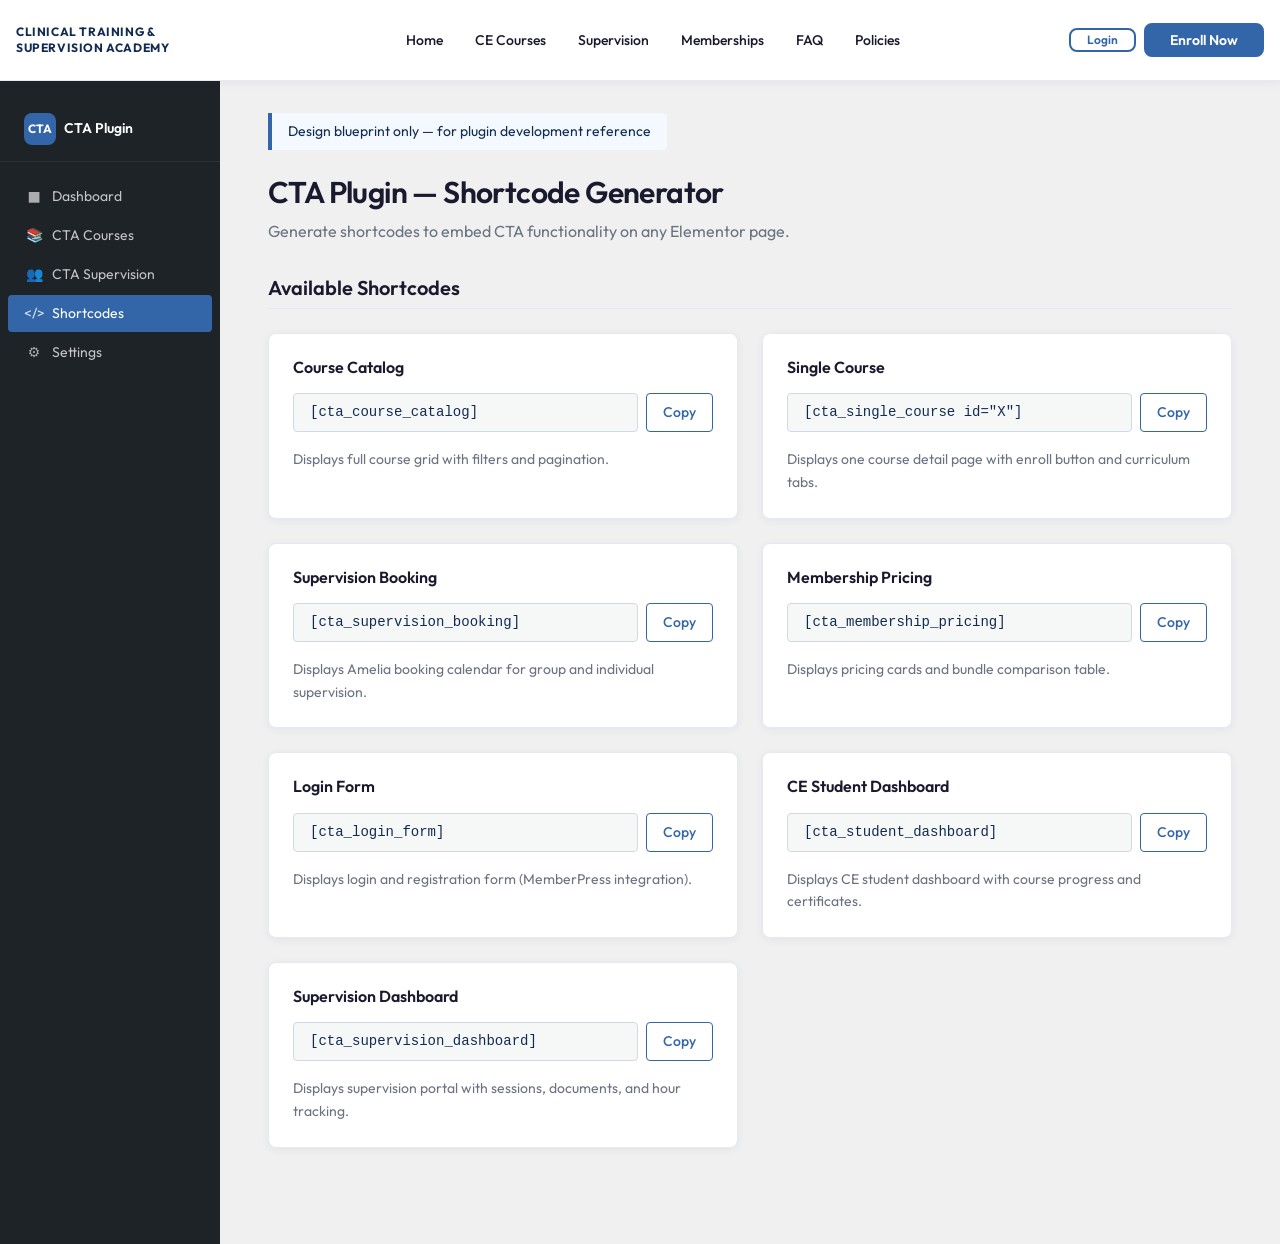
==== design/admin-mockup.html @ d654a2d8 "first commit" ====
<!DOCTYPE html>
<html lang="en">
<head>
  <meta charset="UTF-8">
  <meta name="viewport" content="width=device-width, initial-scale=1.0">
  <meta name="robots" content="noindex, nofollow">
  <title>CTA Plugin — Shortcode Generator (Admin Mockup)</title>

  <link rel="preconnect" href="https://fonts.googleapis.com">
  <link rel="preconnect" href="https://fonts.gstatic.com" crossorigin>
  <link href="https://fonts.googleapis.com/css2?family=Outfit:wght@300;400;500;600;700;800&display=swap" rel="stylesheet">

  <link rel="stylesheet" href="assets/css/variables.css">
  <link rel="stylesheet" href="assets/css/global.css">
  <link rel="stylesheet" href="assets/css/components.css">
  <link rel="stylesheet" href="assets/css/layout.css">
</head>
<body class="admin-mockup">

  <!-- Site Header -->
  <header class="site-header">
    <div class="site-header__inner">
      <div class="site-header__logo">
        <a href="index.html">
          <img
            src="assets/img/placeholder/logo.png"
            alt="Clinical Training and Supervision Academy"
            onerror="this.style.display='none'; this.nextElementSibling.classList.add('site-header__logo-text--visible');"
          >
          <span class="site-header__logo-text">Clinical Training &amp; Supervision Academy</span>
        </a>
      </div>
      <nav class="site-header__nav" aria-label="Main navigation">
        <ul class="site-header__nav-list">
          <li><a href="index.html" class="site-header__nav-link">Home</a></li>
          <li><a href="courses.html" class="site-header__nav-link">CE Courses</a></li>
          <li><a href="supervision.html" class="site-header__nav-link">Supervision</a></li>
          <li><a href="memberships.html" class="site-header__nav-link">Memberships</a></li>
          <li><a href="faq.html" class="site-header__nav-link">FAQ</a></li>
          <li><a href="policies.html" class="site-header__nav-link">Policies</a></li>
        </ul>
      </nav>
      <div class="site-header__actions">
        <a href="login.html" class="btn btn-outline btn--sm">Login</a>
        <a href="courses.html" class="btn btn-primary">Enroll Now</a>
      </div>
      <button class="mobile-menu-toggle" type="button" aria-label="Toggle navigation menu" aria-expanded="false">
        <span class="mobile-menu-toggle__bar"></span>
        <span class="mobile-menu-toggle__bar"></span>
        <span class="mobile-menu-toggle__bar"></span>
      </button>
    </div>
  </header>

  <!-- Visual reference only — not a real WordPress admin page -->
  <div class="admin-mockup__layout" data-admin-mockup>

    <!-- WP-admin inspired sidebar -->
    <aside class="admin-mockup__sidebar" aria-label="Plugin admin navigation">
      <div class="admin-mockup__brand">
        <span class="admin-mockup__brand-icon" aria-hidden="true">CTA</span>
        <span class="admin-mockup__brand-text">CTA Plugin</span>
      </div>

      <nav class="admin-mockup__nav">
        <a href="#" class="admin-mockup__nav-link" data-admin-nav="dashboard">
          <span class="admin-mockup__nav-icon" aria-hidden="true">&#9632;</span>
          Dashboard
        </a>
        <a href="#" class="admin-mockup__nav-link" data-admin-nav="courses">
          <span class="admin-mockup__nav-icon" aria-hidden="true">&#128218;</span>
          CTA Courses
        </a>
        <a href="#" class="admin-mockup__nav-link" data-admin-nav="supervision">
          <span class="admin-mockup__nav-icon" aria-hidden="true">&#128101;</span>
          CTA Supervision
        </a>
        <a href="#" class="admin-mockup__nav-link admin-mockup__nav-link--active" data-admin-nav="shortcodes" aria-current="page">
          <span class="admin-mockup__nav-icon" aria-hidden="true">&#60;/&#62;</span>
          Shortcodes
        </a>
        <a href="#" class="admin-mockup__nav-link" data-admin-nav="settings">
          <span class="admin-mockup__nav-icon" aria-hidden="true">&#9881;</span>
          Settings
        </a>
      </nav>
    </aside>

    <!-- Main panel -->
    <main class="admin-mockup__main">
      <p class="admin-mockup__notice">Design blueprint only — for plugin development reference</p>

      <!-- Dashboard -->
      <div class="admin-mockup__panel" data-admin-panel="dashboard" hidden>
        <header class="admin-mockup__header">
          <h1 class="admin-mockup__title">CTA Plugin — Dashboard</h1>
          <p class="admin-mockup__intro">
            Overview of plugin status, active integrations, and quick links for site administrators.
          </p>
        </header>
        <div class="admin-mockup__stats">
          <div class="admin-mockup__stat-card">
            <span class="admin-mockup__stat-value">10</span>
            <span class="admin-mockup__stat-label">Active CE Courses</span>
          </div>
          <div class="admin-mockup__stat-card">
            <span class="admin-mockup__stat-value">47</span>
            <span class="admin-mockup__stat-label">Enrolled Students</span>
          </div>
          <div class="admin-mockup__stat-card">
            <span class="admin-mockup__stat-value">12</span>
            <span class="admin-mockup__stat-label">Supervision Associates</span>
          </div>
        </div>
      </div>

      <!-- CTA Courses -->
      <div class="admin-mockup__panel" data-admin-panel="courses" hidden>
        <header class="admin-mockup__header">
          <h1 class="admin-mockup__title">CTA Courses</h1>
          <p class="admin-mockup__intro">
            Manage LearnDash course sync, CE hour metadata, and BBS approval settings for the course catalog.
          </p>
        </header>
        <section aria-labelledby="courses-admin-title">
          <h2 class="admin-mockup__section-title" id="courses-admin-title">Course Management</h2>
          <p class="admin-mockup__intro">
            WordPress: LearnDash courses map to <code>[cta_course_catalog]</code> and
            <code>[cta_single_course id="X"]</code> shortcodes on the front end.
          </p>
        </section>
      </div>

      <!-- CTA Supervision -->
      <div class="admin-mockup__panel" data-admin-panel="supervision" hidden>
        <header class="admin-mockup__header">
          <h1 class="admin-mockup__title">CTA Supervision</h1>
          <p class="admin-mockup__intro">
            Configure Amelia booking, supervision hour tracking, and associate document upload settings.
          </p>
        </header>
        <section aria-labelledby="supervision-admin-title">
          <h2 class="admin-mockup__section-title" id="supervision-admin-title">Supervision Integrations</h2>
          <p class="admin-mockup__intro">
            Amelia calendar renders via <code>[cta_supervision_booking]</code>. Associate dashboards use
            <code>[cta_supervision_dashboard]</code>.
          </p>
        </section>
      </div>

      <!-- Shortcodes -->
      <div class="admin-mockup__panel" data-admin-panel="shortcodes">
        <header class="admin-mockup__header">
          <h1 class="admin-mockup__title">CTA Plugin — Shortcode Generator</h1>
          <p class="admin-mockup__intro">
            Generate shortcodes to embed CTA functionality on any Elementor page.
          </p>
        </header>

        <section aria-labelledby="shortcodes-title">
          <h2 class="admin-mockup__section-title" id="shortcodes-title">Available Shortcodes</h2>

          <div class="shortcode-grid">

            <article class="shortcode-card">
              <h3 class="shortcode-card__name">Course Catalog</h3>
              <div class="shortcode-card__copy-row">
                <code class="shortcode-card__code" id="sc-course-catalog">[cta_course_catalog]</code>
                <button type="button" class="shortcode-card__copy" data-copy="sc-course-catalog">Copy</button>
              </div>
              <p class="shortcode-card__desc">Displays full course grid with filters and pagination.</p>
            </article>

            <article class="shortcode-card">
              <h3 class="shortcode-card__name">Single Course</h3>
              <div class="shortcode-card__copy-row">
                <code class="shortcode-card__code" id="sc-single-course">[cta_single_course id="X"]</code>
                <button type="button" class="shortcode-card__copy" data-copy="sc-single-course">Copy</button>
              </div>
              <p class="shortcode-card__desc">Displays one course detail page with enroll button and curriculum tabs.</p>
            </article>

            <article class="shortcode-card">
              <h3 class="shortcode-card__name">Supervision Booking</h3>
              <div class="shortcode-card__copy-row">
                <code class="shortcode-card__code" id="sc-supervision-booking">[cta_supervision_booking]</code>
                <button type="button" class="shortcode-card__copy" data-copy="sc-supervision-booking">Copy</button>
              </div>
              <p class="shortcode-card__desc">Displays Amelia booking calendar for group and individual supervision.</p>
            </article>

            <article class="shortcode-card">
              <h3 class="shortcode-card__name">Membership Pricing</h3>
              <div class="shortcode-card__copy-row">
                <code class="shortcode-card__code" id="sc-membership-pricing">[cta_membership_pricing]</code>
                <button type="button" class="shortcode-card__copy" data-copy="sc-membership-pricing">Copy</button>
              </div>
              <p class="shortcode-card__desc">Displays pricing cards and bundle comparison table.</p>
            </article>

            <article class="shortcode-card">
              <h3 class="shortcode-card__name">Login Form</h3>
              <div class="shortcode-card__copy-row">
                <code class="shortcode-card__code" id="sc-login-form">[cta_login_form]</code>
                <button type="button" class="shortcode-card__copy" data-copy="sc-login-form">Copy</button>
              </div>
              <p class="shortcode-card__desc">Displays login and registration form (MemberPress integration).</p>
            </article>

            <article class="shortcode-card">
              <h3 class="shortcode-card__name">CE Student Dashboard</h3>
              <div class="shortcode-card__copy-row">
                <code class="shortcode-card__code" id="sc-student-dashboard">[cta_student_dashboard]</code>
                <button type="button" class="shortcode-card__copy" data-copy="sc-student-dashboard">Copy</button>
              </div>
              <p class="shortcode-card__desc">Displays CE student dashboard with course progress and certificates.</p>
            </article>

            <article class="shortcode-card">
              <h3 class="shortcode-card__name">Supervision Dashboard</h3>
              <div class="shortcode-card__copy-row">
                <code class="shortcode-card__code" id="sc-supervision-dashboard">[cta_supervision_dashboard]</code>
                <button type="button" class="shortcode-card__copy" data-copy="sc-supervision-dashboard">Copy</button>
              </div>
              <p class="shortcode-card__desc">Displays supervision portal with sessions, documents, and hour tracking.</p>
            </article>

          </div>
        </section>
      </div>

      <!-- Settings -->
      <div class="admin-mockup__panel" data-admin-panel="settings" hidden>
        <header class="admin-mockup__header">
          <h1 class="admin-mockup__title">CTA Plugin — Settings</h1>
          <p class="admin-mockup__intro">
            Configure Stripe, Vimeo, and certificate template options for the CTA plugin.
          </p>
        </header>

        <section class="admin-settings" aria-labelledby="settings-title">
          <h2 class="admin-mockup__section-title" id="settings-title">Plugin Settings</h2>

          <form class="admin-settings-form" action="#" method="post">
            <div class="form-group">
              <label class="form-label" for="stripe-api-key">Stripe API Key</label>
              <input
                type="password"
                id="stripe-api-key"
                name="stripe_api_key"
                class="form-input"
                placeholder="sk_live_..."
                autocomplete="off"
              >
            </div>

            <div class="form-group">
              <label class="form-label" for="vimeo-library-id">Vimeo Library ID</label>
              <input
                type="text"
                id="vimeo-library-id"
                name="vimeo_library_id"
                class="form-input"
                placeholder="12345678"
              >
            </div>

            <div class="form-group">
              <label class="form-label" for="ce-certificate-template">CE Certificate Template</label>
              <input
                type="file"
                id="ce-certificate-template"
                name="ce_certificate_template"
                class="form-input"
                accept=".pdf,.doc,.docx"
              >
              <p class="form-hint">Upload PDF or Word template for auto-generated CE certificates.</p>
            </div>

            <button type="submit" class="btn btn-primary">Save Settings</button>
          </form>
        </section>
      </div>

    </main>
  </div>

  <script src="assets/js/main.js"></script>
</body>
</html>
---- design/assets/css/variables.css ----
/* ==========================================================================
   CTA Design System — CSS Custom Properties
   Clinical Training and Supervision Academy
   ========================================================================== */

:root {
  /* --------------------------------------------------------------------------
     Colors
     -------------------------------------------------------------------------- */
  --color-primary: #3266A9;
  --color-primary-dark: #285589;
  --color-primary-light: #4A7FBE;
  --color-navy: #122B51;
  --color-navy-light: #1A3A6B;
  --color-white: #FFFFFF;
  --color-bg-light: #F4F8FF;
  --color-bg-muted: #E8EFF9;
  --color-text-dark: #1A1A2E;
  --color-text-gray: #6B7280;
  --color-text-muted: #9CA3AF;
  --color-success: #16A34A;
  --color-success-light: #DCFCE7;
  --color-border: #D1D9E6;
  --color-border-light: #E5EAF2;
  --color-focus-ring: color-mix(in srgb, var(--color-primary) 15%, transparent);
  --color-white-muted: rgba(255, 255, 255, 0.65);
  --color-white-subtle: rgba(255, 255, 255, 0.75);
  --color-white-faint: rgba(255, 255, 255, 0.5);
  --color-white-border: rgba(255, 255, 255, 0.1);

  /* --------------------------------------------------------------------------
     Typography
     -------------------------------------------------------------------------- */
  --font-family: "Outfit", system-ui, -apple-system, sans-serif;
  --font-weight-light: 300;
  --font-weight-regular: 400;
  --font-weight-medium: 500;
  --font-weight-semibold: 600;
  --font-weight-bold: 700;
  --font-weight-extrabold: 800;

  --font-size-xs: 0.75rem;    /* 12px */
  --font-size-sm: 0.875rem;   /* 14px */
  --font-size-base: 1rem;     /* 16px */
  --font-size-md: 1.125rem;   /* 18px */
  --font-size-lg: 1.25rem;    /* 20px */
  --font-size-xl: 1.5rem;     /* 24px */
  --font-size-2xl: 1.875rem;  /* 30px */
  --font-size-3xl: 2.25rem;   /* 36px */
  --font-size-4xl: 3rem;      /* 48px */

  --line-height-tight: 1.2;
  --line-height-snug: 1.375;
  --line-height-normal: 1.5;
  --line-height-relaxed: 1.625;

  --letter-spacing-tight: -0.02em;
  --letter-spacing-wide: 0.05em;

  /* --------------------------------------------------------------------------
     Spacing Scale
     -------------------------------------------------------------------------- */
  --space-xs: 0.25rem;   /* 4px */
  --space-sm: 0.5rem;    /* 8px */
  --space-md: 1rem;      /* 16px */
  --space-lg: 1.5rem;    /* 24px */
  --space-xl: 2rem;      /* 32px */
  --space-2xl: 3rem;     /* 48px */
  --space-3xl: 4rem;     /* 64px */

  /* --------------------------------------------------------------------------
     Border Radius
     -------------------------------------------------------------------------- */
  --radius-sm: 4px;
  --radius-md: 8px;
  --radius-lg: 12px;
  --radius-xl: 16px;
  --radius-2xl: 24px;
  --radius-full: 9999px;

  /* --------------------------------------------------------------------------
     Box Shadows
     -------------------------------------------------------------------------- */
  --shadow-soft: 0 2px 8px color-mix(in srgb, var(--color-navy) 6%, transparent);
  --shadow-medium: 0 4px 16px color-mix(in srgb, var(--color-navy) 10%, transparent);
  --shadow-strong: 0 8px 32px color-mix(in srgb, var(--color-navy) 16%, transparent);
  --shadow-card-hover: 0 12px 40px color-mix(in srgb, var(--color-primary) 15%, transparent);

  /* --------------------------------------------------------------------------
     Layout
     -------------------------------------------------------------------------- */
  --container-max: 1280px;
  --container-padding: var(--space-md);
  --header-height: 80px;

  /* --------------------------------------------------------------------------
     Transitions
     -------------------------------------------------------------------------- */
  --transition-fast: 150ms ease;
  --transition-base: 250ms ease;
  --transition-slow: 350ms ease;

  /* --------------------------------------------------------------------------
     Z-Index Scale
     -------------------------------------------------------------------------- */
  --z-dropdown: 100;
  --z-sticky: 200;
  --z-overlay: 300;
  --z-modal: 400;
}
---- design/assets/css/global.css ----
/* ==========================================================================
   CTA Design System — Global Styles

   Recommended load order in HTML:
   1. variables.css
   2. global.css
   3. components.css
   4. layout.css
   ========================================================================== */

@import url("https://fonts.googleapis.com/css2?family=Outfit:wght@300;400;500;600;700;800&display=swap");

@import "variables.css";

/* --------------------------------------------------------------------------
   Responsive Breakpoints (reference)
   -------------------------------------------------------------------------- */
/*
  --breakpoint-sm:  576px   Small devices (landscape phones)
  --breakpoint-md:  768px   Tablets
  --breakpoint-lg:  992px   Desktops
  --breakpoint-xl:  1200px  Large desktops
  --breakpoint-2xl: 1400px  Extra large screens
*/

/* --------------------------------------------------------------------------
   CSS Reset
   -------------------------------------------------------------------------- */
*,
*::before,
*::after {
  box-sizing: border-box;
  margin: 0;
  padding: 0;
}

html {
  font-size: 16px;
  scroll-behavior: smooth;
  -webkit-text-size-adjust: 100%;
}

body {
  font-family: var(--font-family);
  font-size: var(--font-size-base);
  font-weight: var(--font-weight-regular);
  line-height: var(--line-height-normal);
  color: var(--color-text-dark);
  background-color: var(--color-white);
  -webkit-font-smoothing: antialiased;
  -moz-osx-font-smoothing: grayscale;
}

img,
picture,
video,
canvas,
svg {
  display: block;
  max-width: 100%;
  height: auto;
}

input,
button,
textarea,
select {
  font: inherit;
  color: inherit;
}

button {
  cursor: pointer;
  border: none;
  background: none;
}

a {
  color: var(--color-primary);
  text-decoration: none;
  transition: color var(--transition-fast);
}

a:hover {
  color: var(--color-primary-dark);
}

ul,
ol {
  list-style: none;
}

h1,
h2,
h3,
h4,
h5,
h6 {
  font-weight: var(--font-weight-bold);
  line-height: var(--line-height-tight);
  color: var(--color-text-dark);
}

p {
  margin-bottom: var(--space-md);
}

p:last-child {
  margin-bottom: 0;
}

/* --------------------------------------------------------------------------
   Typography Classes
   -------------------------------------------------------------------------- */
.text-h1,
h1 {
  font-size: var(--font-size-4xl);
  font-weight: var(--font-weight-extrabold);
  letter-spacing: var(--letter-spacing-tight);
}

.text-h2,
h2 {
  font-size: var(--font-size-3xl);
  font-weight: var(--font-weight-bold);
}

.text-h3,
h3 {
  font-size: var(--font-size-2xl);
  font-weight: var(--font-weight-bold);
}

.text-h4,
h4 {
  font-size: var(--font-size-xl);
  font-weight: var(--font-weight-semibold);
}

.text-h5,
h5 {
  font-size: var(--font-size-lg);
  font-weight: var(--font-weight-semibold);
}

.text-h6,
h6 {
  font-size: var(--font-size-md);
  font-weight: var(--font-weight-semibold);
}

.text-body {
  font-size: var(--font-size-base);
  font-weight: var(--font-weight-regular);
  line-height: var(--line-height-relaxed);
  color: var(--color-text-gray);
}

.text-body-lg {
  font-size: var(--font-size-md);
  font-weight: var(--font-weight-regular);
  line-height: var(--line-height-relaxed);
  color: var(--color-text-gray);
}

.text-small {
  font-size: var(--font-size-sm);
  font-weight: var(--font-weight-regular);
  line-height: var(--line-height-normal);
  color: var(--color-text-gray);
}

.text-xs {
  font-size: var(--font-size-xs);
  font-weight: var(--font-weight-medium);
  line-height: var(--line-height-normal);
  color: var(--color-text-muted);
}

.text-label {
  font-size: var(--font-size-sm);
  font-weight: var(--font-weight-semibold);
  letter-spacing: var(--letter-spacing-wide);
  text-transform: uppercase;
  color: var(--color-primary);
}

.text-center {
  text-align: center;
}

.text-navy {
  color: var(--color-navy);
}

.visually-hidden {
  position: absolute;
  width: 1px;
  height: 1px;
  padding: 0;
  margin: -1px;
  overflow: hidden;
  clip: rect(0, 0, 0, 0);
  white-space: nowrap;
  border: 0;
}

/* --------------------------------------------------------------------------
   Container / Wrapper
   -------------------------------------------------------------------------- */
.container {
  width: 100%;
  max-width: var(--container-max);
  margin-inline: auto;
  padding-inline: var(--container-padding);
}

.container--narrow {
  max-width: 960px;
}

.container--wide {
  max-width: 1440px;
}

.section {
  padding-block: var(--space-3xl);
}

.section--sm {
  padding-block: var(--space-2xl);
}

.section--bg {
  background-color: var(--color-bg-light);
}

.section__header {
  margin-bottom: var(--space-2xl);
  text-align: center;
}

.section__header .text-label {
  margin-bottom: var(--space-sm);
}

.section__header .text-h2 {
  margin-bottom: var(--space-md);
}

.section__header .text-body {
  max-width: 640px;
  margin-inline: auto;
}

/* --------------------------------------------------------------------------
   Responsive Typography
   -------------------------------------------------------------------------- */
@media (max-width: 768px) {
  .text-h1,
  h1 {
    font-size: var(--font-size-3xl);
  }

  .text-h2,
  h2 {
    font-size: var(--font-size-2xl);
  }

  .text-h3,
  h3 {
    font-size: var(--font-size-xl);
  }

  .section {
    padding-block: var(--space-2xl);
  }

  .container {
    padding-inline: var(--space-md);
  }
}

@media (max-width: 576px) {
  .text-h1,
  h1 {
    font-size: var(--font-size-2xl);
  }
}
---- design/assets/css/components.css ----
/* ==========================================================================
   CTA Design System — Components
   Load after variables.css
   ========================================================================== */

/* --------------------------------------------------------------------------
   Buttons
   -------------------------------------------------------------------------- */
.btn {
  display: inline-flex;
  align-items: center;
  justify-content: center;
  gap: var(--space-sm);
  padding: var(--space-sm) var(--space-lg);
  font-size: var(--font-size-sm);
  font-weight: var(--font-weight-semibold);
  line-height: 1;
  border-radius: var(--radius-md);
  border: 2px solid transparent;
  cursor: pointer;
  transition:
    background-color var(--transition-base),
    border-color var(--transition-base),
    color var(--transition-base),
    box-shadow var(--transition-base),
    transform var(--transition-fast);
  white-space: nowrap;
}

.btn:hover {
  transform: translateY(-1px);
}

.btn:active {
  transform: translateY(0);
}

.btn--lg {
  padding: var(--space-md) var(--space-xl);
  font-size: var(--font-size-base);
}

.btn--sm {
  padding: var(--space-xs) var(--space-md);
  font-size: var(--font-size-xs);
}

.btn-primary {
  background-color: var(--color-primary);
  color: var(--color-white);
  border-color: var(--color-primary);
}

.btn-primary:hover {
  background-color: var(--color-primary-dark);
  border-color: var(--color-primary-dark);
  color: var(--color-white);
  box-shadow: var(--shadow-medium);
}

.btn-outline {
  background-color: transparent;
  color: var(--color-primary);
  border-color: var(--color-primary);
}

.btn-outline:hover {
  background-color: var(--color-primary);
  color: var(--color-white);
  box-shadow: var(--shadow-soft);
}

.btn-dark {
  background-color: var(--color-navy);
  color: var(--color-white);
  border-color: var(--color-navy);
}

.btn-dark:hover {
  background-color: var(--color-navy-light);
  border-color: var(--color-navy-light);
  color: var(--color-white);
  box-shadow: var(--shadow-medium);
}

.btn-outline-light {
  background-color: transparent;
  color: var(--color-white);
  border-color: var(--color-white);
}

.btn-outline-light:hover {
  background-color: var(--color-white);
  color: var(--color-navy);
  box-shadow: var(--shadow-soft);
}

.btn-white {
  background-color: var(--color-white);
  color: var(--color-primary);
  border-color: var(--color-white);
}

.btn-white:hover {
  background-color: var(--color-bg-light);
  border-color: var(--color-bg-light);
  color: var(--color-navy);
  box-shadow: var(--shadow-medium);
}

.btn-link {
  display: inline-flex;
  align-items: center;
  gap: var(--space-xs);
  padding: 0;
  font-size: var(--font-size-sm);
  font-weight: var(--font-weight-semibold);
  color: var(--color-primary);
  background: none;
  border: none;
  transition: color var(--transition-fast), gap var(--transition-fast);
}

.btn-link:hover {
  color: var(--color-primary-dark);
  gap: var(--space-sm);
  transform: none;
}

.btn:disabled,
.btn[disabled] {
  opacity: 0.55;
  cursor: not-allowed;
  transform: none;
}

/* --------------------------------------------------------------------------
   Cards
   -------------------------------------------------------------------------- */
.card {
  background-color: var(--color-white);
  border: 1px solid var(--color-border-light);
  border-radius: var(--radius-lg);
  box-shadow: var(--shadow-soft);
  overflow: hidden;
  transition:
    transform var(--transition-base),
    box-shadow var(--transition-base);
}

.card:hover {
  transform: translateY(-6px);
  box-shadow: var(--shadow-card-hover);
}

.card__image {
  width: 100%;
  aspect-ratio: 16 / 10;
  object-fit: cover;
}

.card__body {
  padding: var(--space-lg);
}

.card__title {
  font-size: var(--font-size-lg);
  font-weight: var(--font-weight-semibold);
  color: var(--color-text-dark);
  margin-bottom: var(--space-sm);
}

.card__text {
  font-size: var(--font-size-sm);
  color: var(--color-text-gray);
  line-height: var(--line-height-relaxed);
  margin-bottom: var(--space-md);
}

.card__footer {
  display: flex;
  align-items: center;
  justify-content: space-between;
  padding: var(--space-md) var(--space-lg);
  border-top: 1px solid var(--color-border-light);
}

/* --------------------------------------------------------------------------
   Badges
   -------------------------------------------------------------------------- */
.badge {
  display: inline-flex;
  align-items: center;
  gap: var(--space-xs);
  padding: var(--space-xs) var(--space-sm);
  font-size: var(--font-size-xs);
  font-weight: var(--font-weight-semibold);
  line-height: 1;
  border-radius: var(--radius-full);
  white-space: nowrap;
}

.badge--primary {
  background-color: var(--color-bg-muted);
  color: var(--color-primary);
}

.badge--success {
  background-color: var(--color-success-light);
  color: var(--color-success);
}

.badge--navy {
  background-color: var(--color-navy);
  color: var(--color-white);
}

.badge--outline {
  background-color: transparent;
  color: var(--color-primary);
  border: 1px solid var(--color-primary);
}

/* --------------------------------------------------------------------------
   Form Inputs
   -------------------------------------------------------------------------- */
.form-group {
  margin-bottom: var(--space-lg);
}

.form-label {
  display: block;
  margin-bottom: var(--space-sm);
  font-size: var(--font-size-sm);
  font-weight: var(--font-weight-medium);
  color: var(--color-text-dark);
}

.form-input,
.form-select,
.form-textarea {
  display: block;
  width: 100%;
  padding: var(--space-sm) var(--space-md);
  font-size: var(--font-size-base);
  color: var(--color-text-dark);
  background-color: var(--color-white);
  border: 1px solid var(--color-border);
  border-radius: var(--radius-md);
  transition:
    border-color var(--transition-fast),
    box-shadow var(--transition-fast);
}

.form-input::placeholder,
.form-textarea::placeholder {
  color: var(--color-text-muted);
}

.form-input:focus,
.form-select:focus,
.form-textarea:focus {
  outline: none;
  border-color: var(--color-primary);
  box-shadow: 0 0 0 3px var(--color-focus-ring);
}

/* Password field with visibility toggle */
.form-password {
  position: relative;
}

.form-password__input {
  padding-right: 2.75rem;
}

.form-password__toggle {
  position: absolute;
  top: 50%;
  right: var(--space-xs);
  display: flex;
  align-items: center;
  justify-content: center;
  width: 36px;
  height: 36px;
  padding: 0;
  border: none;
  background: none;
  color: var(--color-text-muted);
  cursor: pointer;
  border-radius: var(--radius-sm);
  transform: translateY(-50%);
  transition: color var(--transition-fast);
}

.form-password__toggle:hover {
  color: var(--color-primary);
}

.form-password__toggle:focus-visible {
  outline: 2px solid var(--color-primary);
  outline-offset: 2px;
}

.form-password__icon--hide {
  display: none;
}

.form-password__toggle--visible .form-password__icon--show {
  display: none;
}

.form-password__toggle--visible .form-password__icon--hide {
  display: block;
}

.form-input:disabled,
.form-select:disabled,
.form-textarea:disabled {
  background-color: var(--color-bg-light);
  cursor: not-allowed;
  opacity: 0.7;
}

.form-textarea {
  min-height: 120px;
  resize: vertical;
}

.form-select {
  appearance: none;
  background-image: url("data:image/svg+xml,%3Csvg xmlns='http://www.w3.org/2000/svg' width='12' height='8' viewBox='0 0 12 8'%3E%3Cpath fill='%236B7280' d='M1.41 0L6 4.58 10.59 0 12 1.41l-6 6-6-6z'/%3E%3C/svg%3E");
  background-repeat: no-repeat;
  background-position: right var(--space-md) center;
  padding-right: var(--space-2xl);
}

.form-hint {
  margin-top: var(--space-xs);
  font-size: var(--font-size-xs);
  color: var(--color-text-muted);
}

/* --------------------------------------------------------------------------
   Accordion
   -------------------------------------------------------------------------- */
.accordion {
  border: 1px solid var(--color-border-light);
  border-radius: var(--radius-lg);
  overflow: hidden;
}

.accordion-item {
  border-bottom: 1px solid var(--color-border-light);
}

.accordion-item:last-child {
  border-bottom: none;
}

.accordion-item__header {
  width: 100%;
  display: flex;
  align-items: center;
  justify-content: space-between;
  gap: var(--space-md);
  padding: var(--space-lg);
  font-size: var(--font-size-base);
  font-weight: var(--font-weight-semibold);
  color: var(--color-text-dark);
  background-color: var(--color-white);
  text-align: left;
  transition: background-color var(--transition-fast);
}

.accordion-item__header:hover {
  background-color: var(--color-bg-light);
}

.accordion-item__icon {
  flex-shrink: 0;
  width: 20px;
  height: 20px;
  position: relative;
  transition: transform var(--transition-base);
}

.accordion-item__icon::before,
.accordion-item__icon::after {
  content: "";
  position: absolute;
  background-color: var(--color-primary);
  border-radius: 1px;
  transition: transform var(--transition-base);
}

.accordion-item__icon::before {
  top: 50%;
  left: 0;
  width: 100%;
  height: 2px;
  transform: translateY(-50%);
}

.accordion-item__icon::after {
  top: 0;
  left: 50%;
  width: 2px;
  height: 100%;
  transform: translateX(-50%);
}

.accordion-item--active .accordion-item__icon::after {
  transform: translateX(-50%) rotate(90deg);
  opacity: 0;
}

.accordion-item__body {
  display: grid;
  grid-template-rows: 0fr;
  transition: grid-template-rows var(--transition-base);
}

.accordion-item--active .accordion-item__body {
  grid-template-rows: 1fr;
}

.accordion-item__content {
  overflow: hidden;
}

.accordion-item__content-inner {
  padding: 0 var(--space-lg) var(--space-lg);
  font-size: var(--font-size-sm);
  color: var(--color-text-gray);
  line-height: var(--line-height-relaxed);
}

/* --------------------------------------------------------------------------
   Progress Bar
   -------------------------------------------------------------------------- */
.progress {
  width: 100%;
}

.progress__label {
  display: flex;
  align-items: center;
  justify-content: space-between;
  margin-bottom: var(--space-sm);
  font-size: var(--font-size-sm);
  font-weight: var(--font-weight-medium);
  color: var(--color-text-dark);
}

.progress__track {
  width: 100%;
  height: 8px;
  background-color: var(--color-bg-muted);
  border-radius: var(--radius-full);
  overflow: hidden;
}

.progress__bar {
  height: 100%;
  background-color: var(--color-primary);
  border-radius: var(--radius-full);
  transition: width var(--transition-slow);
}

.progress__bar--complete {
  background-color: var(--color-success);
}

.progress__percent {
  font-size: var(--font-size-xs);
  font-weight: var(--font-weight-semibold);
  color: var(--color-primary);
}

/* --------------------------------------------------------------------------
   Tabs
   -------------------------------------------------------------------------- */
.tabs {
  width: 100%;
}

.tabs__list {
  display: flex;
  flex-wrap: wrap;
  gap: var(--space-xs);
  border-bottom: 2px solid var(--color-border-light);
  margin-bottom: var(--space-lg);
}

.tabs__tab {
  position: relative;
  padding: var(--space-sm) var(--space-lg);
  font-size: var(--font-size-sm);
  font-weight: var(--font-weight-medium);
  color: var(--color-text-gray);
  background: none;
  border: none;
  cursor: pointer;
  transition: color var(--transition-fast);
}

.tabs__tab::after {
  content: "";
  position: absolute;
  bottom: -2px;
  left: 0;
  width: 100%;
  height: 2px;
  background-color: var(--color-primary);
  transform: scaleX(0);
  transition: transform var(--transition-base);
}

.tabs__tab:hover {
  color: var(--color-primary);
}

.tabs__tab--active {
  color: var(--color-primary);
  font-weight: var(--font-weight-semibold);
}

.tabs__tab--active::after {
  transform: scaleX(1);
}

.tabs__panel {
  display: none;
}

.tabs__panel--active {
  display: block;
  animation: tabFadeIn var(--transition-base) ease;
}

@keyframes tabFadeIn {
  from {
    opacity: 0;
    transform: translateY(4px);
  }

  to {
    opacity: 1;
    transform: translateY(0);
  }
}
---- design/assets/css/layout.css ----
/* ==========================================================================
   CTA Design System — Layout
   Load after variables.css
   ========================================================================== */

/* --------------------------------------------------------------------------
   Site Header
   -------------------------------------------------------------------------- */
.site-header {
  position: sticky;
  top: 0;
  z-index: var(--z-sticky);
  background-color: var(--color-white);
  border-bottom: 1px solid var(--color-border-light);
  box-shadow: var(--shadow-soft);
}

.site-header__inner {
  display: grid;
  grid-template-columns: auto 1fr auto;
  align-items: center;
  gap: var(--space-lg);
  min-height: var(--header-height);
  max-width: var(--container-max);
  margin-inline: auto;
  padding-inline: var(--container-padding);
}

.site-header__logo {
  flex-shrink: 0;
}

.site-header__logo a {
  display: flex;
  align-items: center;
  color: var(--color-navy);
}

.site-header__logo img {
  height: 40px;
  width: auto;
}

.site-header__logo-text {
  display: none;
  max-width: 220px;
  font-size: var(--font-size-xs);
  font-weight: var(--font-weight-bold);
  line-height: var(--line-height-snug);
  letter-spacing: var(--letter-spacing-wide);
  color: var(--color-navy);
  text-transform: uppercase;
}

.site-header__logo-text--visible {
  display: block;
}

.site-header__nav {
  display: flex;
  justify-content: center;
}

.site-header__nav-list {
  display: flex;
  align-items: center;
  gap: var(--space-xl);
}

.site-header__nav-link {
  position: relative;
  display: inline-block;
  padding-block: var(--space-sm);
  font-size: var(--font-size-sm);
  font-weight: var(--font-weight-medium);
  color: var(--color-text-dark);
  transition: color var(--transition-fast);
}

.site-header__nav-link::after {
  content: "";
  position: absolute;
  bottom: 0;
  left: 0;
  width: 100%;
  height: 2px;
  background-color: var(--color-primary);
  transform: scaleX(0);
  transform-origin: center;
  transition: transform var(--transition-base);
}

.site-header__nav-link:hover,
.site-header__nav-link--active {
  color: var(--color-primary);
}

.site-header__nav-link:hover::after,
.site-header__nav-link--active::after {
  transform: scaleX(1);
}

.site-header__actions {
  display: flex;
  align-items: center;
  gap: var(--space-sm);
}

/* --------------------------------------------------------------------------
   Mobile Menu Toggle
   -------------------------------------------------------------------------- */
.mobile-menu-toggle {
  display: none;
  flex-direction: column;
  justify-content: center;
  gap: 5px;
  width: 40px;
  height: 40px;
  padding: var(--space-sm);
  border-radius: var(--radius-md);
  transition: background-color var(--transition-fast);
}

.mobile-menu-toggle:hover {
  background-color: var(--color-bg-light);
}

.mobile-menu-toggle__bar {
  display: block;
  width: 100%;
  height: 2px;
  background-color: var(--color-navy);
  border-radius: var(--radius-full);
  transition:
    transform var(--transition-base),
    opacity var(--transition-base);
}

.mobile-menu-toggle--active .mobile-menu-toggle__bar:nth-child(1) {
  transform: translateY(7px) rotate(45deg);
}

.mobile-menu-toggle--active .mobile-menu-toggle__bar:nth-child(2) {
  opacity: 0;
}

.mobile-menu-toggle--active .mobile-menu-toggle__bar:nth-child(3) {
  transform: translateY(-7px) rotate(-45deg);
}

/* Mobile nav panel */
.site-header__nav--open {
  display: flex;
}

@media (max-width: 992px) {
  .site-header__inner {
    grid-template-columns: auto 1fr auto;
  }

  .mobile-menu-toggle {
    display: flex;
    order: 3;
  }

  .site-header__actions {
    order: 2;
    margin-left: auto;
  }

  .site-header__nav {
    position: fixed;
    top: var(--header-height);
    left: 0;
    right: 0;
    bottom: 0;
    display: none;
    flex-direction: column;
    justify-content: flex-start;
    padding: var(--space-lg);
    background-color: var(--color-white);
    border-top: 1px solid var(--color-border-light);
    overflow-y: auto;
    z-index: var(--z-overlay);
  }

  .site-header__nav--open {
    display: flex;
  }

  .site-header__nav-list {
    flex-direction: column;
    align-items: stretch;
    gap: 0;
    width: 100%;
  }

  .site-header__nav-link {
    padding: var(--space-md);
    font-size: var(--font-size-base);
    border-bottom: 1px solid var(--color-border-light);
  }

  .site-header__nav-link::after {
    display: none;
  }

  .site-header__actions .btn--sm {
    display: none;
  }
}

@media (max-width: 576px) {
  .site-header__actions .btn:not(.btn--sm) {
    padding: var(--space-xs) var(--space-md);
    font-size: var(--font-size-xs);
  }
}

/* --------------------------------------------------------------------------
   Site Footer
   -------------------------------------------------------------------------- */
.site-footer {
  background-color: var(--color-navy);
  color: var(--color-white);
  padding-block: var(--space-3xl) var(--space-xl);
}

.site-footer a {
  color: var(--color-white-subtle);
  transition: color var(--transition-fast);
}

.site-footer a:hover {
  color: var(--color-white);
}

.site-footer__grid {
  display: grid;
  grid-template-columns: repeat(4, 1fr);
  gap: var(--space-2xl);
  max-width: var(--container-max);
  margin-inline: auto;
  padding-inline: var(--container-padding);
}

.site-footer__column-title {
  font-size: var(--font-size-base);
  font-weight: var(--font-weight-semibold);
  color: var(--color-white);
  margin-bottom: var(--space-lg);
  position: relative;
  padding-bottom: var(--space-sm);
}

.site-footer__column-title::after {
  content: "";
  position: absolute;
  bottom: 0;
  left: 0;
  width: 32px;
  height: 2px;
  background-color: var(--color-primary);
}

.site-footer__links {
  display: flex;
  flex-direction: column;
  gap: var(--space-sm);
}

.site-footer__links a {
  font-size: var(--font-size-sm);
}

.site-footer__about-text {
  font-size: var(--font-size-sm);
  color: var(--color-white-muted);
  line-height: var(--line-height-relaxed);
  margin-bottom: var(--space-lg);
}

.site-footer__contact-item {
  display: flex;
  align-items: flex-start;
  gap: var(--space-sm);
  font-size: var(--font-size-sm);
  color: var(--color-white-muted);
  margin-bottom: var(--space-sm);
}

.site-footer__bottom {
  margin-top: var(--space-2xl);
  padding-top: var(--space-lg);
  border-top: 1px solid var(--color-white-border);
}

.site-footer__bottom-inner {
  display: flex;
  align-items: center;
  justify-content: space-between;
  flex-wrap: wrap;
  gap: var(--space-md);
  max-width: var(--container-max);
  margin-inline: auto;
  padding-inline: var(--container-padding);
  font-size: var(--font-size-sm);
  color: var(--color-white-faint);
}

@media (max-width: 992px) {
  .site-footer__grid {
    grid-template-columns: repeat(2, 1fr);
    gap: var(--space-xl);
  }
}

@media (max-width: 576px) {
  .site-footer__grid {
    grid-template-columns: 1fr;
    gap: var(--space-lg);
  }

  .site-footer__bottom-inner {
    flex-direction: column;
    text-align: center;
  }
}

/* --------------------------------------------------------------------------
   Page Hero
   -------------------------------------------------------------------------- */
.page-hero {
  background-color: var(--color-bg-light);
  padding-block: var(--space-2xl) var(--space-xl);
  border-bottom: 1px solid var(--color-border-light);
}

.page-hero__inner {
  max-width: var(--container-max);
  margin-inline: auto;
  padding-inline: var(--container-padding);
}

.page-hero__title {
  font-size: var(--font-size-3xl);
  font-weight: var(--font-weight-bold);
  color: var(--color-navy);
  margin-bottom: var(--space-md);
}

.page-hero__breadcrumb {
  display: flex;
  align-items: center;
  flex-wrap: wrap;
  gap: var(--space-sm);
  font-size: var(--font-size-sm);
  color: var(--color-text-gray);
}

.page-hero__breadcrumb a {
  color: var(--color-text-gray);
  transition: color var(--transition-fast);
}

.page-hero__breadcrumb a:hover {
  color: var(--color-primary);
}

.page-hero__breadcrumb-separator {
  color: var(--color-text-muted);
}

.page-hero__breadcrumb-current {
  color: var(--color-primary);
  font-weight: var(--font-weight-medium);
}

.page-hero__subtitle {
  font-size: var(--font-size-md);
  color: var(--color-text-gray);
  line-height: var(--line-height-relaxed);
  margin-bottom: var(--space-xl);
  max-width: 640px;
}

.page-hero__search {
  max-width: 480px;
}

.page-hero__search-form {
  display: flex;
  align-items: stretch;
  gap: var(--space-sm);
}

.page-hero__search-input {
  flex: 1;
}

@media (max-width: 768px) {
  .page-hero {
    padding-block: var(--space-xl) var(--space-lg);
  }

  .page-hero__title {
    font-size: var(--font-size-2xl);
  }

  .page-hero__search-form {
    flex-direction: column;
  }
}

/* --------------------------------------------------------------------------
   Grid Utilities
   -------------------------------------------------------------------------- */
.grid-2,
.grid-3,
.grid-4 {
  display: grid;
  gap: var(--space-lg);
}

.grid-2 {
  grid-template-columns: repeat(2, 1fr);
}

.grid-3 {
  grid-template-columns: repeat(3, 1fr);
}

.grid-4 {
  grid-template-columns: repeat(4, 1fr);
}

.grid-2--gap-sm,
.grid-3--gap-sm,
.grid-4--gap-sm {
  gap: var(--space-md);
}

.grid-2--gap-lg,
.grid-3--gap-lg,
.grid-4--gap-lg {
  gap: var(--space-2xl);
}

@media (max-width: 992px) {
  .grid-4 {
    grid-template-columns: repeat(2, 1fr);
  }

  .grid-3 {
    grid-template-columns: repeat(2, 1fr);
  }
}

@media (max-width: 768px) {
  .grid-2,
  .grid-3,
  .grid-4 {
    grid-template-columns: 1fr;
  }
}

/* --------------------------------------------------------------------------
   Homepage — Hero
   -------------------------------------------------------------------------- */
.hero {
  background-color: var(--color-navy);
  color: var(--color-white);
  padding-block: var(--space-3xl);
}

.hero__inner {
  display: grid;
  grid-template-columns: 1fr 1fr;
  align-items: center;
  gap: var(--space-2xl);
}

.hero__eyebrow {
  display: inline-block;
  margin-bottom: var(--space-md);
  font-size: var(--font-size-sm);
  font-weight: var(--font-weight-semibold);
  letter-spacing: var(--letter-spacing-wide);
  text-transform: uppercase;
  color: var(--color-white-subtle);
}

.hero__title {
  font-size: var(--font-size-4xl);
  font-weight: var(--font-weight-extrabold);
  line-height: var(--line-height-tight);
  color: var(--color-white);
  margin-bottom: var(--space-lg);
}

.hero__text {
  font-size: var(--font-size-md);
  line-height: var(--line-height-relaxed);
  color: var(--color-white-muted);
  margin-bottom: var(--space-xl);
}

.hero__actions {
  display: flex;
  flex-wrap: wrap;
  gap: var(--space-md);
}

.hero__media {
  display: flex;
  justify-content: center;
}

.hero__image {
  width: 100%;
  max-width: 520px;
  aspect-ratio: 4 / 3;
  object-fit: cover;
  border-radius: var(--radius-xl);
  box-shadow: var(--shadow-strong);
}

.hero__image-placeholder {
  width: 100%;
  max-width: 520px;
  aspect-ratio: 4 / 3;
  border-radius: var(--radius-xl);
  box-shadow: var(--shadow-strong);
  background-color: var(--color-navy-light);
  border: 2px dashed var(--color-white-border);
  display: flex;
  align-items: center;
  justify-content: center;
  font-size: var(--font-size-sm);
  color: var(--color-white-muted);
}

/* --------------------------------------------------------------------------
   Homepage — Path Cards
   -------------------------------------------------------------------------- */
.path-card {
  padding: var(--space-xl);
}

.path-card__icon {
  display: flex;
  align-items: center;
  justify-content: center;
  width: 56px;
  height: 56px;
  margin-bottom: var(--space-lg);
  border-radius: var(--radius-lg);
  background-color: var(--color-bg-light);
  color: var(--color-primary);
}

.path-card__title {
  font-size: var(--font-size-xl);
  font-weight: var(--font-weight-bold);
  color: var(--color-text-dark);
  margin-bottom: var(--space-sm);
}

.path-card__text {
  font-size: var(--font-size-base);
  color: var(--color-text-gray);
  line-height: var(--line-height-relaxed);
  margin-bottom: var(--space-lg);
}

/* --------------------------------------------------------------------------
   Homepage — Featured Courses
   -------------------------------------------------------------------------- */
.featured-courses__cta {
  margin-top: var(--space-2xl);
  text-align: center;
}

.course-card {
  position: relative;
  display: flex;
  flex-direction: column;
  height: 100%;
}

.course-card__media {
  position: relative;
  aspect-ratio: 16 / 10;
  background-color: var(--color-bg-muted);
}

.course-card__media img {
  width: 100%;
  height: 100%;
  object-fit: cover;
}

.course-card__badge {
  position: absolute;
  top: var(--space-md);
  left: var(--space-md);
  z-index: 1;
}

.course-card .card__body {
  display: flex;
  flex-direction: column;
  flex: 1;
}

.course-card__footer {
  display: flex;
  align-items: center;
  justify-content: space-between;
  margin-top: auto;
  padding-top: var(--space-md);
}

.course-card__price {
  font-size: var(--font-size-lg);
  font-weight: var(--font-weight-bold);
  color: var(--color-navy);
}

/* --------------------------------------------------------------------------
   Homepage — Stats Bar
   -------------------------------------------------------------------------- */
.stats-bar {
  background-color: var(--color-navy);
  color: var(--color-white);
  padding-block: var(--space-2xl);
}

.stats-bar__item {
  text-align: center;
  padding: var(--space-md);
}

.stats-bar__value {
  display: block;
  font-size: var(--font-size-lg);
  font-weight: var(--font-weight-bold);
  color: var(--color-white);
  line-height: var(--line-height-snug);
}

.stats-bar__number {
  display: block;
  font-size: var(--font-size-2xl);
  font-weight: var(--font-weight-extrabold);
  color: var(--color-white);
  margin-bottom: var(--space-xs);
  line-height: var(--line-height-tight);
}

.stats-bar__label {
  font-size: var(--font-size-sm);
  color: var(--color-white-muted);
  font-weight: var(--font-weight-medium);
}

/* --------------------------------------------------------------------------
   Homepage — About Snippet
   -------------------------------------------------------------------------- */
.about-snippet__inner {
  align-items: center;
  gap: var(--space-2xl);
}

.about-snippet__content .text-label {
  margin-bottom: var(--space-sm);
}

.about-snippet__content .text-h2 {
  margin-bottom: var(--space-lg);
}

.about-snippet__text {
  font-size: var(--font-size-base);
  color: var(--color-text-gray);
  line-height: var(--line-height-relaxed);
  margin-bottom: var(--space-xl);
}

.about-snippet__image {
  width: 100%;
  aspect-ratio: 4 / 3;
  object-fit: cover;
  border-radius: var(--radius-xl);
  box-shadow: var(--shadow-medium);
}

.about-snippet__image-placeholder {
  width: 100%;
  aspect-ratio: 4 / 3;
  border-radius: var(--radius-xl);
  box-shadow: var(--shadow-medium);
  background-color: var(--color-bg-light);
  border: 2px dashed var(--color-border);
  display: flex;
  align-items: center;
  justify-content: center;
  font-size: var(--font-size-sm);
  color: var(--color-text-muted);
}

/* About Page */
.about-founder__media {
  display: flex;
  justify-content: center;
  align-items: flex-start;
}

.about-founder__media .instructor-profile__photo,
.about-founder__media .instructor-profile__photo-placeholder {
  width: 150px;
  height: 150px;
}

.about-founder__media .instructor-profile__photo-placeholder {
  display: none;
  align-items: center;
  justify-content: center;
  font-size: var(--font-size-xl);
  font-weight: var(--font-weight-semibold);
  color: var(--color-white);
  background-color: var(--color-primary);
}

.about-founder .course-hero__badges {
  margin-top: var(--space-lg);
}

.stats-bar__item .path-card__icon {
  margin-inline: auto;
  margin-bottom: var(--space-md);
  background-color: color-mix(in srgb, var(--color-white) 12%, transparent);
  color: var(--color-white);
}

/* Contact Page */
.contact-page__layout {
  display: grid;
  grid-template-columns: minmax(0, 1.5fr) minmax(0, 1fr);
  gap: var(--space-2xl);
  align-items: start;
}

.contact-form {
  padding: var(--space-xl);
}

.contact-form.card:hover {
  transform: none;
  box-shadow: var(--shadow-soft);
}

.contact-form__optional {
  font-weight: var(--font-weight-regular);
  color: var(--color-text-muted);
}

.contact-form__actions {
  margin-top: var(--space-md);
}

.contact-form__submit {
  width: 100%;
}

.contact-form__notice {
  margin-top: var(--space-md);
  padding: var(--space-md);
  font-size: var(--font-size-sm);
  font-weight: var(--font-weight-medium);
  color: var(--color-success);
  background-color: var(--color-success-light);
  border-radius: var(--radius-md);
}

.contact-form__notice[hidden] {
  display: none;
}

.contact-info__card {
  padding: var(--space-xl);
  background-color: var(--color-navy);
  color: var(--color-white);
  border-radius: var(--radius-lg);
  box-shadow: var(--shadow-medium);
}

.contact-info__title {
  font-size: var(--font-size-xl);
  font-weight: var(--font-weight-semibold);
  color: var(--color-white);
  margin-bottom: var(--space-xl);
}

.contact-info__list {
  list-style: none;
  margin: 0 0 var(--space-lg);
  padding: 0;
  display: flex;
  flex-direction: column;
  gap: var(--space-lg);
}

.contact-info__item {
  display: flex;
  align-items: flex-start;
  gap: var(--space-md);
  font-size: var(--font-size-sm);
  line-height: var(--line-height-relaxed);
}

.contact-info__item a {
  color: var(--color-white);
  transition: color var(--transition-fast);
}

.contact-info__item a:hover {
  color: var(--color-white-subtle);
}

.contact-info__icon {
  flex-shrink: 0;
  display: flex;
  align-items: center;
  justify-content: center;
  width: 36px;
  height: 36px;
  color: var(--color-white);
  background-color: color-mix(in srgb, var(--color-white) 10%, transparent);
  border-radius: var(--radius-full);
}

.contact-info__note {
  font-size: var(--font-size-sm);
  color: var(--color-white-muted);
  margin-bottom: var(--space-xl);
  line-height: var(--line-height-relaxed);
}

.contact-info__social {
  display: flex;
  flex-wrap: wrap;
  gap: var(--space-sm);
  padding-top: var(--space-lg);
  border-top: 1px solid var(--color-white-border);
}

.contact-info__social-link {
  display: flex;
  align-items: center;
  justify-content: center;
  width: 40px;
  height: 40px;
  font-size: var(--font-size-xs);
  font-weight: var(--font-weight-semibold);
  color: var(--color-white);
  background-color: color-mix(in srgb, var(--color-white) 12%, transparent);
  border-radius: var(--radius-full);
  transition: background-color var(--transition-fast);
}

.contact-info__social-link:hover {
  background-color: color-mix(in srgb, var(--color-white) 22%, transparent);
  color: var(--color-white);
}

.contact-faq-teaser__inner {
  text-align: center;
  max-width: 560px;
  margin-inline: auto;
}

.contact-faq-teaser__inner .text-h3 {
  margin-bottom: var(--space-sm);
}

.contact-faq-teaser__inner .text-body {
  margin-bottom: var(--space-lg);
}

/* --------------------------------------------------------------------------
   FAQ Page
   -------------------------------------------------------------------------- */
.faq-page__inner {
  max-width: 800px;
  margin-inline: auto;
}

.faq-page__tabs .tabs__list {
  flex-wrap: nowrap;
  overflow-x: auto;
  -webkit-overflow-scrolling: touch;
  scrollbar-width: thin;
  padding-bottom: var(--space-xs);
}

.faq-page__tabs .tabs__tab {
  flex-shrink: 0;
  white-space: nowrap;
}

.faq-page__group {
  margin-bottom: var(--space-2xl);
}

.faq-page__group:last-child {
  margin-bottom: 0;
}

.faq-page__group[hidden] {
  display: none;
}

.faq-page__category-title {
  font-size: var(--font-size-lg);
  font-weight: var(--font-weight-semibold);
  color: var(--color-navy);
  margin-bottom: var(--space-md);
}

.faq-page__cta-inner {
  text-align: center;
  max-width: 560px;
  margin-inline: auto;
}

.faq-page__cta-inner .text-h3 {
  margin-bottom: var(--space-sm);
}

.faq-page__cta-inner .text-body {
  margin-bottom: var(--space-lg);
}

@media (max-width: 768px) {
  .contact-page__layout {
    grid-template-columns: 1fr;
  }

  .faq-page__tabs .tabs__tab {
    padding-inline: var(--space-md);
    font-size: var(--font-size-xs);
  }
}

/* --------------------------------------------------------------------------
   Policies Page
   -------------------------------------------------------------------------- */
.policies-page__layout {
  display: grid;
  grid-template-columns: minmax(200px, 25%) 1fr;
  gap: var(--space-2xl);
  align-items: start;
}

.policies-sidebar {
  position: sticky;
  top: calc(var(--header-height) + var(--space-md));
}

.policies-sidebar__nav {
  list-style: none;
  margin: 0;
  padding: 0;
  display: flex;
  flex-direction: column;
  gap: var(--space-xs);
}

.policies-sidebar__link {
  display: block;
  padding: var(--space-sm) var(--space-md);
  font-size: var(--font-size-sm);
  font-weight: var(--font-weight-medium);
  color: var(--color-text-gray);
  text-decoration: none;
  border-left: 3px solid transparent;
  border-radius: var(--radius-sm);
  transition: color var(--transition-fast), background-color var(--transition-fast), border-color var(--transition-fast);
}

.policies-sidebar__link:hover {
  color: var(--color-primary);
  background-color: var(--color-bg-light);
}

.policies-sidebar__link--active {
  color: var(--color-primary);
  font-weight: var(--font-weight-semibold);
  border-left-color: var(--color-primary);
  background-color: var(--color-bg-light);
}

.legal-section {
  margin-bottom: var(--space-3xl);
  scroll-margin-top: calc(var(--header-height) + var(--space-md));
}

.legal-section:last-child {
  margin-bottom: 0;
}

.legal-section__title {
  font-size: var(--font-size-2xl);
  font-weight: var(--font-weight-bold);
  color: var(--color-navy);
  margin-bottom: var(--space-sm);
  line-height: var(--line-height-tight);
}

.legal-section__updated {
  font-size: var(--font-size-sm);
  color: var(--color-text-muted);
  margin-bottom: var(--space-xl);
}

.legal-section__subsection {
  margin-bottom: var(--space-xl);
}

.legal-section__subsection:last-child {
  margin-bottom: 0;
}

.legal-section__heading {
  font-size: var(--font-size-lg);
  font-weight: var(--font-weight-semibold);
  color: var(--color-navy);
  margin-bottom: var(--space-md);
  line-height: var(--line-height-snug);
}

.legal-section p {
  max-width: 720px;
  font-size: var(--font-size-base);
  color: var(--color-text-gray);
  line-height: 1.75;
  margin-bottom: var(--space-md);
}

.legal-section p:last-child {
  margin-bottom: 0;
}

@media (max-width: 992px) {
  .policies-page__layout {
    grid-template-columns: 1fr;
    gap: var(--space-xl);
  }

  .policies-sidebar {
    position: static;
  }

  .policies-sidebar__nav {
    flex-direction: row;
    flex-wrap: wrap;
    gap: var(--space-sm);
  }

  .policies-sidebar__link {
    border-left: none;
    border-bottom: 2px solid transparent;
    padding: var(--space-xs) var(--space-sm);
  }

  .policies-sidebar__link--active {
    border-left-color: transparent;
    border-bottom-color: var(--color-primary);
  }
}

/* --------------------------------------------------------------------------
   Homepage — CTA Banner
   -------------------------------------------------------------------------- */
.cta-banner {
  background-color: var(--color-primary);
  color: var(--color-white);
  padding-block: var(--space-3xl);
  text-align: center;
}

.cta-banner__title {
  font-size: var(--font-size-3xl);
  font-weight: var(--font-weight-bold);
  color: var(--color-white);
  margin-bottom: var(--space-xl);
}

.cta-banner__actions {
  display: flex;
  flex-wrap: wrap;
  justify-content: center;
  gap: var(--space-md);
}

.site-footer__logo-text {
  display: block;
  font-size: var(--font-size-xs);
  font-weight: var(--font-weight-bold);
  letter-spacing: var(--letter-spacing-wide);
  text-transform: uppercase;
  color: var(--color-white);
  margin-bottom: var(--space-md);
  line-height: var(--line-height-snug);
}

/* --------------------------------------------------------------------------
   Homepage — Responsive (768px)
   -------------------------------------------------------------------------- */
@media (max-width: 768px) {
  .hero__inner,
  .about-snippet__inner {
    grid-template-columns: 1fr;
  }

  .hero {
    padding-block: var(--space-2xl);
  }

  .hero__title {
    font-size: var(--font-size-3xl);
  }

  .hero__media {
    order: -1;
  }

  .hero__actions {
    flex-direction: column;
  }

  .hero__actions .btn {
    width: 100%;
  }

  .stats-bar__value {
    font-size: var(--font-size-base);
  }

  .cta-banner__title {
    font-size: var(--font-size-2xl);
  }

  .cta-banner__actions {
    flex-direction: column;
    align-items: stretch;
    max-width: 320px;
    margin-inline: auto;
  }
}

/* --------------------------------------------------------------------------
   Course Catalog Page
   -------------------------------------------------------------------------- */
.course-banner {
  margin-bottom: 0;
}

.course-banner__hero {
  position: relative;
  overflow: hidden;
  padding-block: clamp(var(--space-2xl), 8vw, 5rem);
  text-align: center;
}

.course-banner__hero-bg {
  position: absolute;
  inset: -24px;
  background:
    radial-gradient(circle at 25% 35%, color-mix(in srgb, var(--color-primary) 12%, transparent) 0%, transparent 45%),
    radial-gradient(circle at 75% 55%, color-mix(in srgb, var(--color-primary-light) 18%, transparent) 0%, transparent 40%),
    linear-gradient(180deg, var(--color-bg-light) 0%, var(--color-white) 100%);
  filter: blur(6px);
  transform: scale(1.05);
  z-index: 0;
}

.course-banner__hero-inner {
  position: relative;
  z-index: 1;
  max-width: var(--container-max);
  margin-inline: auto;
  padding-inline: var(--container-padding);
}

.course-banner__title {
  font-size: var(--font-size-3xl);
  font-weight: var(--font-weight-bold);
  color: var(--color-navy);
  margin-bottom: var(--space-md);
}

.course-banner__breadcrumb {
  display: flex;
  align-items: center;
  justify-content: center;
  flex-wrap: wrap;
  gap: var(--space-sm);
  font-size: var(--font-size-sm);
  color: var(--color-text-gray);
  margin-bottom: var(--space-md);
}

.course-banner__breadcrumb a {
  color: var(--color-text-gray);
  transition: color var(--transition-fast);
}

.course-banner__breadcrumb a:hover {
  color: var(--color-primary);
}

.course-banner__breadcrumb-separator {
  color: var(--color-text-muted);
}

.course-banner__breadcrumb-current {
  color: var(--color-primary);
  font-weight: var(--font-weight-medium);
}

.course-banner__subtitle {
  font-size: var(--font-size-md);
  color: var(--color-text-gray);
  line-height: var(--line-height-relaxed);
  margin-bottom: var(--space-xl);
  max-width: 640px;
  margin-inline: auto;
}

.course-banner__search {
  max-width: 480px;
  margin-inline: auto;
}

.course-banner__search-form {
  display: flex;
  align-items: stretch;
  gap: var(--space-sm);
}

.course-banner__search-input {
  flex: 1;
}

.course-banner__filter-bar {
  background-color: var(--color-primary);
  padding-block: var(--space-lg);
}

.course-banner__filter-inner {
  display: flex;
  align-items: center;
  flex-wrap: wrap;
  gap: var(--space-lg);
}

.course-banner__filter-label {
  display: flex;
  align-items: center;
  gap: var(--space-sm);
  flex-shrink: 0;
  font-size: var(--font-size-base);
  font-weight: var(--font-weight-semibold);
  color: var(--color-white);
}

.course-banner__filter-icon {
  display: flex;
  align-items: center;
  justify-content: center;
}

.course-banner__filter-actions {
  display: flex;
  align-items: center;
  flex: 1;
  flex-wrap: wrap;
  gap: var(--space-md);
  min-width: 0;
}

.course-banner__filter-bar .catalog-filter__pills {
  flex: 1;
}

.course-banner__filter-bar .catalog-filter__pill {
  background-color: var(--color-white);
  border-color: var(--color-white);
  color: var(--color-text-gray);
}

.course-banner__filter-bar .catalog-filter__pill:hover {
  border-color: var(--color-white);
  color: var(--color-primary);
}

.course-banner__filter-bar .catalog-filter__pill--active {
  background-color: var(--color-navy);
  border-color: var(--color-navy);
  color: var(--color-white);
}

.course-banner__filter-bar .catalog-filter__pill--active:hover {
  background-color: var(--color-navy-light);
  border-color: var(--color-navy-light);
  color: var(--color-white);
}

.course-banner__filter-bar .catalog-filter__sort {
  min-width: 200px;
}

.course-banner__select {
  font-size: var(--font-size-sm);
  background-color: var(--color-white);
  border-color: var(--color-white);
}

@media (max-width: 768px) {
  .course-banner__hero {
    padding-block: var(--space-xl) var(--space-lg);
  }

  .course-banner__title {
    font-size: var(--font-size-2xl);
  }

  .course-banner__search-form {
    flex-direction: column;
  }

  .course-banner__filter-inner {
    flex-direction: column;
    align-items: stretch;
  }

  .course-banner__filter-actions {
    flex-direction: column;
    align-items: stretch;
  }

  .course-banner__filter-bar .catalog-filter__sort {
    width: 100%;
    min-width: 0;
  }
}

.catalog-filter {
  background-color: var(--color-bg-light);
  border-bottom: 1px solid var(--color-border-light);
  padding-block: var(--space-lg);
}

.catalog-filter__inner {
  display: flex;
  align-items: center;
  justify-content: space-between;
  flex-wrap: wrap;
  gap: var(--space-md);
}

.catalog-filter__pills {
  display: flex;
  flex-wrap: wrap;
  gap: var(--space-sm);
}

.catalog-filter__pill {
  padding: var(--space-sm) var(--space-md);
  font-size: var(--font-size-sm);
  font-weight: var(--font-weight-medium);
  color: var(--color-text-gray);
  background-color: var(--color-white);
  border: 1px solid var(--color-border);
  border-radius: var(--radius-full);
  cursor: pointer;
  transition:
    background-color var(--transition-fast),
    border-color var(--transition-fast),
    color var(--transition-fast);
}

.catalog-filter__pill:hover {
  border-color: var(--color-primary);
  color: var(--color-primary);
}

.catalog-filter__pill--active {
  background-color: var(--color-primary);
  border-color: var(--color-primary);
  color: var(--color-white);
}

.catalog-filter__pill--active:hover {
  background-color: var(--color-primary-dark);
  border-color: var(--color-primary-dark);
  color: var(--color-white);
}

.catalog-filter__sort {
  min-width: 200px;
}

.catalog-grid {
  padding-block: var(--space-2xl);
}

.course-catalog__empty {
  margin-top: var(--space-xl);
  padding: var(--space-xl);
  text-align: center;
  font-size: var(--font-size-md);
  color: var(--color-text-gray);
  background-color: var(--color-bg-light);
  border: 1px solid var(--color-border-light);
  border-radius: var(--radius-lg);
}

.course-catalog__empty[hidden] {
  display: none;
}

.course-card--catalog {
  overflow: visible;
}

.course-card--catalog .course-card__media {
  aspect-ratio: 370 / 250;
  margin-bottom: var(--space-lg);
  overflow: visible;
}

.course-card--catalog .course-card__badge {
  position: static;
  flex-shrink: 0;
}

.course-card--catalog .course-card__price {
  position: absolute;
  right: var(--space-md);
  bottom: 0;
  z-index: 2;
  display: flex;
  align-items: center;
  justify-content: center;
  width: 56px;
  height: 56px;
  font-size: var(--font-size-sm);
  font-weight: var(--font-weight-bold);
  color: var(--color-white);
  background-color: var(--color-primary);
  border: 3px solid var(--color-white);
  border-radius: var(--radius-full);
  box-shadow: var(--shadow-medium);
  transform: translateY(50%);
}

.course-card--catalog .card__body {
  padding-top: var(--space-md);
}

.course-card--catalog .course-card__meta-row {
  display: flex;
  align-items: center;
  justify-content: space-between;
  gap: var(--space-sm);
  margin-bottom: var(--space-md);
}

.course-card--catalog .course-card__tag {
  display: inline-flex;
  align-items: center;
  gap: var(--space-xs);
  padding: var(--space-xs) var(--space-sm);
  font-size: var(--font-size-xs);
  font-weight: var(--font-weight-semibold);
  color: var(--color-primary);
  background-color: var(--color-bg-light);
  border-radius: var(--radius-full);
}

.course-card--catalog .course-card__tag-dot {
  width: 6px;
  height: 6px;
  border-radius: var(--radius-full);
  background-color: var(--color-primary);
}

.course-card--catalog .course-card__title {
  margin-bottom: var(--space-md);
  min-height: auto;
}

.course-card--catalog .course-card__details {
  display: grid;
  grid-template-columns: 1fr 1fr;
  gap: var(--space-sm);
  margin-bottom: var(--space-md);
}

.course-card--catalog .course-card__detail {
  display: inline-flex;
  align-items: center;
  gap: var(--space-xs);
  font-size: var(--font-size-xs);
  color: var(--color-text-gray);
}

.course-card--catalog .course-card__detail-icon {
  flex-shrink: 0;
  color: var(--color-primary);
}

.course-card--catalog .course-card__text {
  display: -webkit-box;
  -webkit-line-clamp: 2;
  -webkit-box-orient: vertical;
  overflow: hidden;
  margin-bottom: var(--space-lg);
}

.course-card--catalog .course-card__footer {
  display: flex;
  align-items: center;
  justify-content: space-between;
  gap: var(--space-md);
  margin-top: auto;
  padding-top: var(--space-md);
  border-top: 1px solid var(--color-border-light);
}

.course-card--catalog .course-card__footer-label {
  font-size: var(--font-size-sm);
  font-weight: var(--font-weight-semibold);
  color: var(--color-text-dark);
}

.course-card--catalog .course-card__link {
  display: inline-flex;
  align-items: center;
  gap: var(--space-xs);
  font-size: var(--font-size-sm);
  font-weight: var(--font-weight-semibold);
  color: var(--color-primary);
  transition: color var(--transition-fast);
}

.course-card--catalog .course-card__link:hover {
  color: var(--color-primary-dark);
}

.course-card__thumb {
  width: 100%;
  height: 100%;
  background-color: var(--color-bg-muted);
}

.course-card__title {
  display: -webkit-box;
  -webkit-line-clamp: 2;
  -webkit-box-orient: vertical;
  overflow: hidden;
  min-height: calc(var(--font-size-lg) * var(--line-height-tight) * 2);
}

.course-card__title a {
  color: var(--color-text-dark);
  transition: color var(--transition-fast);
}

.course-card__title a:hover {
  color: var(--color-primary);
}

/* Pagination */
.pagination {
  display: flex;
  align-items: center;
  justify-content: center;
  flex-wrap: wrap;
  gap: var(--space-xs);
  margin-top: var(--space-2xl);
}

.pagination__item {
  display: inline-flex;
  align-items: center;
  justify-content: center;
  min-width: 40px;
  height: 40px;
  padding: var(--space-sm);
  font-size: var(--font-size-sm);
  font-weight: var(--font-weight-medium);
  color: var(--color-text-gray);
  background-color: var(--color-white);
  border: 1px solid var(--color-border);
  border-radius: var(--radius-md);
  transition:
    background-color var(--transition-fast),
    border-color var(--transition-fast),
    color var(--transition-fast);
}

.pagination__item:hover:not(.pagination__item--active):not(.pagination__item--disabled) {
  border-color: var(--color-primary);
  color: var(--color-primary);
}

.pagination__item--active {
  background-color: var(--color-primary);
  border-color: var(--color-primary);
  color: var(--color-white);
}

.pagination__item--disabled {
  opacity: 0.45;
  cursor: not-allowed;
}

button.pagination__item {
  font-family: inherit;
  cursor: pointer;
}

button.pagination__item:disabled {
  cursor: not-allowed;
}

.pagination[hidden] {
  display: none;
}

@media (max-width: 768px) {
  .catalog-filter__inner {
    flex-direction: column;
    align-items: stretch;
  }

  .catalog-filter__sort {
    width: 100%;
  }
}

/* --------------------------------------------------------------------------
   Single Course Page
   -------------------------------------------------------------------------- */
.course-hero {
  position: relative;
  overflow: hidden;
  padding-block: var(--space-2xl);
}

.course-hero__bg {
  position: absolute;
  inset: -24px;
  background:
    radial-gradient(circle at 20% 30%, color-mix(in srgb, var(--color-primary) 14%, transparent) 0%, transparent 45%),
    radial-gradient(circle at 80% 60%, color-mix(in srgb, var(--color-primary-light) 20%, transparent) 0%, transparent 40%),
    linear-gradient(180deg, var(--color-bg-light) 0%, var(--color-white) 100%);
  filter: blur(6px);
  transform: scale(1.05);
  z-index: 0;
}

.course-hero__layout {
  position: relative;
  z-index: 1;
  display: grid;
  grid-template-columns: minmax(0, 1fr) minmax(280px, 460px);
  gap: var(--space-2xl);
  align-items: center;
}

.course-hero__breadcrumb {
  display: flex;
  align-items: center;
  flex-wrap: wrap;
  gap: var(--space-sm);
  font-size: var(--font-size-sm);
  color: var(--color-text-gray);
  margin-bottom: var(--space-lg);
}

.course-hero__breadcrumb a {
  color: var(--color-text-gray);
  transition: color var(--transition-fast);
}

.course-hero__breadcrumb a:hover {
  color: var(--color-primary);
}

.course-hero__breadcrumb-separator {
  color: var(--color-text-muted);
}

.course-hero__breadcrumb-current {
  color: var(--color-primary);
  font-weight: var(--font-weight-medium);
}

.course-hero__badges {
  display: flex;
  flex-wrap: wrap;
  gap: var(--space-sm);
  margin-bottom: var(--space-md);
}

.course-hero__title {
  font-size: var(--font-size-3xl);
  font-weight: var(--font-weight-bold);
  color: var(--color-navy);
  line-height: var(--line-height-tight);
  margin-bottom: var(--space-md);
}

.course-hero__summary {
  font-size: var(--font-size-md);
  line-height: var(--line-height-relaxed);
  color: var(--color-text-gray);
  margin-bottom: var(--space-xl);
  max-width: 560px;
}

.course-hero__meta {
  display: flex;
  align-items: center;
  flex-wrap: wrap;
  gap: var(--space-lg);
}

.course-hero__instructor {
  display: flex;
  align-items: center;
  gap: var(--space-sm);
}

.course-hero__instructor-avatar {
  display: flex;
  align-items: center;
  justify-content: center;
  width: 40px;
  height: 40px;
  font-size: var(--font-size-sm);
  font-weight: var(--font-weight-semibold);
  color: var(--color-white);
  background-color: var(--color-primary);
  border-radius: var(--radius-full);
  flex-shrink: 0;
}

.course-hero__instructor-name {
  font-size: var(--font-size-sm);
  font-weight: var(--font-weight-semibold);
  color: var(--color-text-dark);
}

.course-hero__rating {
  display: flex;
  align-items: center;
  gap: var(--space-sm);
}

.course-hero__stars {
  font-size: var(--font-size-sm);
  letter-spacing: 1px;
  color: var(--color-primary);
  line-height: 1;
}

.course-hero__reviews {
  font-size: var(--font-size-sm);
  color: var(--color-text-gray);
}

.course-hero__video {
  position: relative;
  aspect-ratio: 770 / 460;
  background-color: var(--color-bg-muted);
  border: 4px solid var(--color-white);
  border-radius: var(--radius-lg);
  box-shadow: var(--shadow-medium);
  overflow: hidden;
  cursor: pointer;
}

.course-hero__video-thumb {
  width: 100%;
  height: 100%;
  background-color: var(--color-bg-muted);
}

.course-hero__play-btn {
  position: absolute;
  top: 50%;
  left: 50%;
  display: flex;
  align-items: center;
  justify-content: center;
  width: 64px;
  height: 64px;
  color: var(--color-primary);
  background-color: var(--color-white);
  border-radius: var(--radius-full);
  box-shadow: var(--shadow-medium);
  transform: translate(-50%, -50%);
  transition: transform var(--transition-fast);
}

.course-hero__video:hover .course-hero__play-btn {
  transform: translate(-50%, -50%) scale(1.05);
}

.course-detail {
  padding-block: var(--space-2xl);
  background-color: var(--color-bg-light);
}

.course-detail__main {
  display: flex;
  flex-direction: column;
  gap: var(--space-xl);
}

.course-section {
  padding: var(--space-xl);
  background-color: var(--color-white);
  border: 1px solid var(--color-border-light);
  border-radius: var(--radius-lg);
  box-shadow: var(--shadow-soft);
}

.course-section__title {
  font-size: var(--font-size-xl);
  font-weight: var(--font-weight-semibold);
  color: var(--color-navy);
  margin-bottom: var(--space-lg);
  padding-bottom: var(--space-sm);
  border-bottom: 1px solid var(--color-border-light);
}

.course-detail__layout {
  display: grid;
  grid-template-columns: minmax(0, 1fr) 340px;
  gap: var(--space-2xl);
  align-items: start;
}

.course-detail__main .tabs {
  margin-bottom: 0;
}

.checklist {
  display: flex;
  flex-direction: column;
  gap: var(--space-md);
  margin-bottom: var(--space-xl);
}

.checklist__item {
  display: flex;
  align-items: flex-start;
  gap: var(--space-sm);
  font-size: var(--font-size-base);
  color: var(--color-text-gray);
  line-height: var(--line-height-relaxed);
}

.checklist__icon {
  flex-shrink: 0;
  display: flex;
  align-items: center;
  justify-content: center;
  width: 22px;
  height: 22px;
  margin-top: 2px;
  border-radius: var(--radius-full);
  background-color: var(--color-success-light);
  color: var(--color-success);
}

.course-content-block {
  margin-bottom: var(--space-2xl);
}

.course-content-block__title {
  font-size: var(--font-size-xl);
  font-weight: var(--font-weight-semibold);
  color: var(--color-text-dark);
  margin-bottom: var(--space-lg);
}

.course-content-block__text {
  font-size: var(--font-size-base);
  color: var(--color-text-gray);
  line-height: var(--line-height-relaxed);
}

.accordion-item__header--module {
  font-size: var(--font-size-sm);
  gap: var(--space-md);
}

.accordion--course-curriculum {
  border: none;
  border-radius: 0;
  overflow: visible;
}

.accordion--course-curriculum .accordion-item {
  margin-bottom: var(--space-sm);
  border: none;
  border-radius: var(--radius-md);
  overflow: hidden;
}

.accordion--course-curriculum .accordion-item__header--module {
  flex-direction: row;
  align-items: center;
  padding: var(--space-md) var(--space-lg);
  color: var(--color-white);
  background-color: var(--color-success);
}

.accordion--course-curriculum .accordion-item__header--module:hover {
  background-color: color-mix(in srgb, var(--color-success) 88%, var(--color-navy));
}

.accordion--course-curriculum .accordion-item__header-inner {
  flex-direction: row;
  align-items: center;
  justify-content: space-between;
  width: 100%;
  gap: var(--space-md);
}

.accordion--course-curriculum .accordion-item__module-title {
  color: var(--color-white);
}

.accordion--course-curriculum .accordion-item__meta {
  color: color-mix(in srgb, var(--color-white) 85%, transparent);
  flex-shrink: 0;
}

.accordion--course-curriculum .accordion-item__icon::before,
.accordion--course-curriculum .accordion-item__icon::after {
  background-color: var(--color-white);
}

.accordion--course-curriculum .accordion-item__body {
  background-color: var(--color-bg-light);
}

.accordion--course-curriculum .accordion-item__content-inner {
  padding: 0;
}

.course-lesson-list {
  list-style: none;
  margin: 0;
  padding: 0;
}

.course-lesson-list__item {
  display: grid;
  grid-template-columns: 1fr auto auto;
  align-items: center;
  gap: var(--space-md);
  padding: var(--space-md) var(--space-lg);
  font-size: var(--font-size-sm);
  color: var(--color-text-gray);
  border-bottom: 1px solid var(--color-border-light);
}

.course-lesson-list__item:last-child {
  border-bottom: none;
}

.course-lesson-list__label {
  color: var(--color-text-dark);
}

.course-lesson-list__duration {
  font-size: var(--font-size-xs);
  color: var(--color-text-muted);
  white-space: nowrap;
}

.course-lesson-list__play {
  display: flex;
  align-items: center;
  justify-content: center;
  width: 28px;
  height: 28px;
  color: var(--color-primary);
  background-color: var(--color-white);
  border: 1px solid var(--color-border-light);
  border-radius: var(--radius-full);
}

.instructor-profile--boxed {
  padding: var(--space-lg);
  background-color: var(--color-bg-light);
  border-radius: var(--radius-md);
}

.instructor-profile--boxed .instructor-profile__photo,
.instructor-profile--boxed .instructor-profile__photo-placeholder {
  width: 150px;
  height: 150px;
}

.instructor-profile--boxed .instructor-profile__photo-placeholder {
  display: flex;
  align-items: center;
  justify-content: center;
  font-size: var(--font-size-xl);
  font-weight: var(--font-weight-semibold);
  color: var(--color-white);
  background-color: var(--color-primary);
}

.review-item--layout {
  display: flex;
  gap: var(--space-md);
  margin-bottom: var(--space-xl);
}

.review-item__avatar {
  flex-shrink: 0;
  display: flex;
  align-items: center;
  justify-content: center;
  width: 56px;
  height: 56px;
  font-size: var(--font-size-sm);
  font-weight: var(--font-weight-semibold);
  color: var(--color-white);
  background-color: var(--color-primary);
  border-radius: var(--radius-full);
}

.review-item__content {
  flex: 1;
  min-width: 0;
}

.review-item__top {
  display: flex;
  align-items: center;
  justify-content: space-between;
  gap: var(--space-md);
  flex-wrap: wrap;
  margin-bottom: var(--space-xs);
}

.review-item__stars {
  color: var(--color-primary);
  font-size: var(--font-size-sm);
  letter-spacing: 1px;
}

.course-review-form {
  padding-top: var(--space-lg);
  border-top: 1px solid var(--color-border-light);
}

.course-review-form__title {
  font-size: var(--font-size-lg);
  font-weight: var(--font-weight-semibold);
  color: var(--color-text-dark);
  margin-bottom: var(--space-lg);
}

.course-review-form__row {
  display: grid;
  grid-template-columns: 1fr 1fr;
  gap: var(--space-md);
}

.course-review-form__submit {
  margin-top: var(--space-sm);
}

.course-sidebar__card {
  padding: 0;
  overflow: hidden;
}

.course-sidebar__offer {
  display: flex;
  align-items: center;
  justify-content: center;
  gap: var(--space-sm);
  padding: var(--space-sm) var(--space-md);
  font-size: var(--font-size-sm);
  font-weight: var(--font-weight-semibold);
  color: var(--color-white);
  background-color: var(--color-primary);
}

.course-sidebar__card .course-sidebar__price {
  padding: var(--space-lg) var(--space-xl) 0;
  margin-bottom: var(--space-md);
}

.course-sidebar__meta {
  list-style: none;
  margin: 0;
  padding: 0 var(--space-xl) var(--space-lg);
  display: flex;
  flex-direction: column;
  gap: var(--space-md);
  border-bottom: 1px solid var(--color-border-light);
}

.course-sidebar__meta-item {
  display: flex;
  align-items: flex-start;
  gap: var(--space-sm);
  font-size: var(--font-size-sm);
  color: var(--color-text-gray);
}

.course-sidebar__meta-icon {
  flex-shrink: 0;
  color: var(--color-primary);
  margin-top: 2px;
}

.course-sidebar__label {
  padding: 0 var(--space-xl);
  margin-bottom: var(--space-sm);
  font-size: var(--font-size-sm);
  font-weight: var(--font-weight-semibold);
  color: var(--color-text-dark);
}

.course-sidebar__card .course-sidebar__payments {
  padding: 0 var(--space-xl);
  margin-bottom: var(--space-lg);
}

.course-sidebar__share {
  display: flex;
  gap: var(--space-sm);
  padding: 0 var(--space-xl);
  margin-bottom: var(--space-lg);
}

.course-sidebar__share-link {
  display: flex;
  align-items: center;
  justify-content: center;
  width: 36px;
  height: 36px;
  font-size: var(--font-size-sm);
  font-weight: var(--font-weight-semibold);
  color: var(--color-primary);
  background-color: var(--color-bg-light);
  border-radius: var(--radius-full);
  transition: background-color var(--transition-fast);
}

.course-sidebar__share-link:hover {
  background-color: var(--color-bg-muted);
  color: var(--color-primary-dark);
}

.course-sidebar__card .course-sidebar__enroll {
  margin: 0 var(--space-xl) var(--space-xl);
  width: calc(100% - var(--space-xl) * 2);
}

.course-sidebar__categories {
  margin-top: var(--space-lg);
  background-color: var(--color-white);
  border: 1px solid var(--color-border-light);
  border-radius: var(--radius-lg);
  overflow: hidden;
  box-shadow: var(--shadow-soft);
}

.course-sidebar__categories-title {
  padding: var(--space-md) var(--space-lg);
  font-size: var(--font-size-base);
  font-weight: var(--font-weight-semibold);
  color: var(--color-white);
  background-color: var(--color-primary);
}

.course-sidebar__categories-list {
  list-style: none;
  margin: 0;
  padding: 0;
}

.course-sidebar__categories-item {
  display: flex;
  align-items: center;
  justify-content: space-between;
  gap: var(--space-md);
  padding: var(--space-md) var(--space-lg);
  font-size: var(--font-size-sm);
  border-bottom: 1px solid var(--color-border-light);
}

.course-sidebar__categories-item:nth-child(even) {
  background-color: var(--color-bg-light);
}

.course-sidebar__categories-item:last-child {
  border-bottom: none;
}

.course-sidebar__categories-item a {
  color: var(--color-text-dark);
  transition: color var(--transition-fast);
}

.course-sidebar__categories-item a:hover {
  color: var(--color-primary);
}

.course-sidebar__categories-item span {
  color: var(--color-text-muted);
  font-weight: var(--font-weight-medium);
}

.accordion-item__header-actions {
  display: flex;
  align-items: center;
  gap: var(--space-sm);
  flex-shrink: 0;
}

.accordion-item__header-inner {
  display: flex;
  flex-direction: column;
  align-items: flex-start;
  gap: var(--space-xs);
  flex: 1;
  min-width: 0;
}

.accordion-item__module-title {
  font-weight: var(--font-weight-semibold);
  color: var(--color-text-dark);
}

.accordion-item__meta {
  display: flex;
  align-items: center;
  gap: var(--space-md);
  font-size: var(--font-size-xs);
  font-weight: var(--font-weight-regular);
  color: var(--color-text-muted);
}

.accordion-item__lock {
  flex-shrink: 0;
  display: flex;
  align-items: center;
  gap: var(--space-xs);
  font-size: var(--font-size-xs);
  color: var(--color-text-muted);
}

.instructor-profile {
  display: flex;
  gap: var(--space-xl);
  align-items: flex-start;
}

.instructor-profile__media {
  flex-shrink: 0;
}

.instructor-profile__photo {
  width: 120px;
  height: 120px;
  border-radius: var(--radius-full);
  object-fit: cover;
  background-color: var(--color-bg-muted);
  border: 3px solid var(--color-border-light);
}

.instructor-profile__photo-placeholder {
  width: 120px;
  height: 120px;
  border-radius: var(--radius-full);
  background-color: var(--color-bg-muted);
  border: 3px solid var(--color-border-light);
  display: none;
  align-items: center;
  justify-content: center;
  font-size: var(--font-size-xs);
  color: var(--color-text-muted);
  text-align: center;
  padding: var(--space-sm);
}

.instructor-profile__name {
  font-size: var(--font-size-lg);
  font-weight: var(--font-weight-semibold);
  color: var(--color-text-dark);
  margin-bottom: var(--space-xs);
}

.instructor-profile__credentials {
  font-size: var(--font-size-sm);
  font-weight: var(--font-weight-medium);
  color: var(--color-primary);
  margin-bottom: var(--space-md);
}

.instructor-profile__bio {
  font-size: var(--font-size-sm);
  color: var(--color-text-gray);
  line-height: var(--line-height-relaxed);
}

.reviews-summary {
  display: flex;
  align-items: center;
  gap: var(--space-lg);
  padding: var(--space-lg);
  margin-bottom: var(--space-xl);
  background-color: var(--color-bg-light);
  border-radius: var(--radius-lg);
}

.reviews-summary__score {
  font-size: var(--font-size-3xl);
  font-weight: var(--font-weight-extrabold);
  color: var(--color-navy);
  line-height: 1;
}

.reviews-summary__count {
  font-size: var(--font-size-sm);
  color: var(--color-text-gray);
}

.review-item {
  padding: var(--space-lg);
  border: 1px solid var(--color-border-light);
  border-radius: var(--radius-lg);
}

.review-item__author {
  font-size: var(--font-size-sm);
  font-weight: var(--font-weight-semibold);
  color: var(--color-text-dark);
  margin-bottom: var(--space-xs);
}

.review-item__text {
  font-size: var(--font-size-sm);
  color: var(--color-text-gray);
  line-height: var(--line-height-relaxed);
}

/* Enrollment Sidebar */
.course-sidebar {
  position: sticky;
  top: calc(var(--header-height) + var(--space-md));
}

.course-sidebar__card {
  background-color: var(--color-white);
  border: 1px solid var(--color-border-light);
  border-radius: var(--radius-lg);
  box-shadow: var(--shadow-medium);
}

.course-sidebar__price {
  font-size: var(--font-size-3xl);
  font-weight: var(--font-weight-extrabold);
  color: var(--color-navy);
  margin-bottom: var(--space-lg);
  line-height: 1;
}

.course-sidebar__features {
  display: flex;
  flex-direction: column;
  gap: var(--space-md);
  margin-bottom: var(--space-xl);
  padding-bottom: var(--space-xl);
  border-bottom: 1px solid var(--color-border-light);
}

.course-sidebar__feature {
  display: flex;
  align-items: flex-start;
  gap: var(--space-sm);
  font-size: var(--font-size-sm);
  color: var(--color-text-dark);
}

.course-sidebar__feature-icon {
  flex-shrink: 0;
  color: var(--color-primary);
  margin-top: 2px;
}

.course-sidebar__enroll {
  width: 100%;
  margin-bottom: var(--space-md);
}

.course-sidebar__guarantee {
  display: block;
  text-align: center;
  font-size: var(--font-size-xs);
  color: var(--color-text-muted);
  margin-bottom: var(--space-lg);
}

.course-sidebar__payments {
  display: flex;
  align-items: center;
  justify-content: center;
  flex-wrap: wrap;
  gap: var(--space-sm);
}

.course-sidebar__payment-icon {
  display: inline-flex;
  align-items: center;
  justify-content: center;
  min-width: 48px;
  height: 28px;
  padding-inline: var(--space-sm);
  font-size: var(--font-size-xs);
  font-weight: var(--font-weight-semibold);
  color: var(--color-text-muted);
  background-color: var(--color-bg-light);
  border: 1px solid var(--color-border-light);
  border-radius: var(--radius-sm);
}

.related-courses {
  padding-block: var(--space-2xl);
  background-color: var(--color-bg-light);
  border-top: 1px solid var(--color-border-light);
}

.related-courses__title {
  font-size: var(--font-size-2xl);
  font-weight: var(--font-weight-bold);
  color: var(--color-text-dark);
  margin-bottom: var(--space-xl);
  text-align: center;
}

@media (max-width: 992px) {
  .course-hero__layout {
    grid-template-columns: 1fr;
    gap: var(--space-xl);
  }

  .course-detail__layout {
    grid-template-columns: 1fr;
  }

  .course-sidebar {
    position: static;
  }

  .course-review-form__row {
    grid-template-columns: 1fr;
  }

  .instructor-profile {
    flex-direction: column;
    align-items: center;
    text-align: center;
  }
}

@media (max-width: 768px) {
  .course-hero__title {
    font-size: var(--font-size-2xl);
  }

  .reviews-summary {
    flex-direction: column;
    text-align: center;
  }
}

/* --------------------------------------------------------------------------
   Auth Page (Login / Register)
   -------------------------------------------------------------------------- */
.form-hidden {
  display: none;
}

/* --------------------------------------------------------------------------
   Auth Page (Login / Register)
   -------------------------------------------------------------------------- */
.auth-page {
  min-height: 100vh;
}

.auth-page__layout {
  display: grid;
  grid-template-columns: 1fr 1fr;
  min-height: 100vh;
}

.auth-page__brand {
  position: relative;
  display: flex;
  flex-direction: column;
  padding: var(--space-2xl);
  background-color: var(--color-navy);
  color: var(--color-white);
  overflow: hidden;
}

.auth-page__brand-pattern {
  position: absolute;
  inset: 0;
  pointer-events: none;
  overflow: hidden;
}

.auth-page__brand-pattern::before,
.auth-page__brand-pattern::after {
  content: "";
  position: absolute;
  border-radius: var(--radius-full);
  border: 1px solid var(--color-white-border);
}

.auth-page__brand-pattern::before {
  width: 420px;
  height: 420px;
  top: -120px;
  right: -80px;
  opacity: 0.4;
}

.auth-page__brand-pattern::after {
  width: 280px;
  height: 280px;
  bottom: -60px;
  left: -40px;
  opacity: 0.25;
}

.auth-page__brand-shape {
  position: absolute;
  border-radius: var(--radius-full);
  background-color: color-mix(in srgb, var(--color-primary) 20%, transparent);
}

.auth-page__brand-shape--1 {
  width: 160px;
  height: 160px;
  top: 40%;
  right: 15%;
  opacity: 0.5;
}

.auth-page__brand-shape--2 {
  width: 80px;
  height: 80px;
  bottom: 25%;
  right: 35%;
  opacity: 0.35;
}

.auth-page__brand-shape--3 {
  width: 48px;
  height: 48px;
  top: 20%;
  left: 20%;
  opacity: 0.3;
}

.auth-page__logo {
  position: relative;
  z-index: 1;
  font-size: var(--font-size-xs);
  font-weight: var(--font-weight-bold);
  letter-spacing: var(--letter-spacing-wide);
  text-transform: uppercase;
  color: var(--color-white);
  line-height: var(--line-height-snug);
  max-width: 260px;
}

.auth-page__logo a {
  color: var(--color-white);
}

.auth-page__logo a:hover {
  color: var(--color-white-subtle);
}

.auth-page__brand-content {
  position: relative;
  z-index: 1;
  flex: 1;
  display: flex;
  flex-direction: column;
  justify-content: center;
  max-width: 420px;
  margin-inline: auto;
  width: 100%;
}

.auth-page__brand-title {
  font-size: var(--font-size-3xl);
  font-weight: var(--font-weight-bold);
  color: var(--color-white);
  margin-bottom: var(--space-lg);
  line-height: var(--line-height-tight);
}

.auth-page__brand-text {
  font-size: var(--font-size-md);
  color: var(--color-white-muted);
  line-height: var(--line-height-relaxed);
}

.auth-page__form-panel {
  display: flex;
  align-items: center;
  justify-content: center;
  padding: var(--space-2xl) var(--space-lg);
  background-color: var(--color-white);
}

.auth-page__form-container {
  width: 100%;
  max-width: 420px;
}

.auth-form__title {
  font-size: var(--font-size-2xl);
  font-weight: var(--font-weight-bold);
  color: var(--color-text-dark);
  margin-bottom: var(--space-xl);
}

.auth-form__row {
  display: flex;
  align-items: center;
  justify-content: space-between;
  margin-bottom: var(--space-lg);
}

.auth-form__forgot {
  font-size: var(--font-size-sm);
  color: var(--color-primary);
  font-weight: var(--font-weight-medium);
}

.auth-form__forgot:hover {
  color: var(--color-primary-dark);
}

.auth-form__submit {
  width: 100%;
  margin-bottom: var(--space-lg);
}

.auth-form__divider {
  display: flex;
  align-items: center;
  gap: var(--space-md);
  margin-bottom: var(--space-lg);
  font-size: var(--font-size-sm);
  color: var(--color-text-muted);
}

.auth-form__divider::before,
.auth-form__divider::after {
  content: "";
  flex: 1;
  height: 1px;
  background-color: var(--color-border-light);
}

.auth-form__switch {
  text-align: center;
  font-size: var(--font-size-sm);
  color: var(--color-text-gray);
}

.auth-form__switch-btn {
  padding: 0;
  font-size: var(--font-size-sm);
  font-weight: var(--font-weight-semibold);
  color: var(--color-primary);
  background: none;
  border: none;
  cursor: pointer;
  text-decoration: underline;
  text-underline-offset: 2px;
  transition: color var(--transition-fast);
}

.auth-form__switch-btn:hover {
  color: var(--color-primary-dark);
}

.auth-form__error {
  margin-bottom: var(--space-md);
  padding: var(--space-sm) var(--space-md);
  font-size: var(--font-size-sm);
  color: #b91c1c;
  background-color: #fef2f2;
  border: 1px solid #fecaca;
  border-radius: var(--radius-md);
}

.auth-form__error[hidden] {
  display: none;
}

@media (max-width: 768px) {
  .auth-page__layout {
    grid-template-columns: 1fr;
  }

  .auth-page__brand {
    min-height: auto;
    padding: var(--space-xl);
  }

  .auth-page__brand-content {
    padding-block: var(--space-lg);
  }

  .auth-page__brand-title {
    font-size: var(--font-size-2xl);
  }

  .auth-page__form-panel {
    padding: var(--space-xl) var(--space-lg);
  }
}

/* --------------------------------------------------------------------------
   Dashboard Layout (reusable sidebar — CE + Supervision dashboards)
   -------------------------------------------------------------------------- */
.dashboard-page {
  min-height: 100vh;
  background-color: var(--color-bg-light);
}

.dashboard-layout {
  display: grid;
  grid-template-columns: 260px 1fr;
  min-height: 100vh;
}

/* ----- Reusable Sidebar Block ----- */
.dashboard-sidebar {
  display: flex;
  flex-direction: column;
  background-color: var(--color-navy);
  color: var(--color-white);
  padding: var(--space-xl) var(--space-lg);
}

.dashboard-sidebar__user {
  display: flex;
  align-items: center;
  gap: var(--space-md);
  padding-bottom: var(--space-xl);
  margin-bottom: var(--space-lg);
  border-bottom: 1px solid var(--color-white-border);
}

.dashboard-sidebar__avatar {
  flex-shrink: 0;
  width: 48px;
  height: 48px;
  border-radius: var(--radius-full);
  background-color: var(--color-navy-light);
  background-size: cover;
  background-position: center;
  background-repeat: no-repeat;
  border: 2px solid var(--color-white-border);
  display: flex;
  align-items: center;
  justify-content: center;
  font-size: var(--font-size-sm);
  font-weight: var(--font-weight-semibold);
  color: var(--color-white);
  overflow: hidden;
}

.dashboard-sidebar__avatar--photo {
  color: transparent;
}

.dashboard-sidebar__user-info {
  min-width: 0;
}

.dashboard-sidebar__name {
  font-size: var(--font-size-sm);
  font-weight: var(--font-weight-semibold);
  color: var(--color-white);
  line-height: var(--line-height-snug);
  margin-bottom: var(--space-xs);
}

.dashboard-sidebar__license {
  font-size: var(--font-size-xs);
  color: var(--color-white-muted);
}

.dashboard-sidebar__nav {
  display: flex;
  flex-direction: column;
  gap: var(--space-xs);
  flex: 1;
}

.dashboard-sidebar__link {
  display: flex;
  align-items: center;
  gap: var(--space-sm);
  padding: var(--space-sm) var(--space-md);
  font-size: var(--font-size-sm);
  font-weight: var(--font-weight-medium);
  color: var(--color-white-muted);
  border-radius: var(--radius-md);
  transition:
    background-color var(--transition-fast),
    color var(--transition-fast);
}

.dashboard-sidebar__link:hover {
  background-color: var(--color-navy-light);
  color: var(--color-white);
}

.dashboard-sidebar__link--active {
  background-color: var(--color-primary);
  color: var(--color-white);
}

.dashboard-sidebar__link--active:hover {
  background-color: var(--color-primary-dark);
  color: var(--color-white);
}

.dashboard-sidebar__icon {
  flex-shrink: 0;
  display: flex;
  align-items: center;
  justify-content: center;
  width: 20px;
  height: 20px;
}

.dashboard-sidebar__footer {
  margin-top: auto;
  padding-top: var(--space-lg);
}

/* ----- Dashboard Main ----- */
.dashboard-main {
  padding: var(--space-xl) var(--space-2xl);
  overflow-x: hidden;
}

.dashboard-welcome {
  display: flex;
  align-items: flex-start;
  justify-content: space-between;
  flex-wrap: wrap;
  gap: var(--space-lg);
  margin-bottom: var(--space-2xl);
}

.dashboard-welcome__greeting {
  font-size: var(--font-size-2xl);
  font-weight: var(--font-weight-bold);
  color: var(--color-text-dark);
  margin-bottom: var(--space-xs);
}

.dashboard-welcome__date {
  font-size: var(--font-size-sm);
  color: var(--color-text-gray);
}

.dashboard-stats {
  display: flex;
  flex-wrap: wrap;
  gap: var(--space-sm);
}

.dashboard-stat-pill {
  display: inline-flex;
  align-items: center;
  padding: var(--space-sm) var(--space-md);
  font-size: var(--font-size-sm);
  font-weight: var(--font-weight-semibold);
  color: var(--color-navy);
  background-color: var(--color-white);
  border: 1px solid var(--color-border-light);
  border-radius: var(--radius-full);
  box-shadow: var(--shadow-soft);
}

.dashboard-stat-pill--success {
  color: var(--color-success);
  background-color: var(--color-success-light);
  border-color: color-mix(in srgb, var(--color-success) 20%, transparent);
}

.dashboard-section {
  margin-bottom: var(--space-2xl);
}

.dashboard-section__title {
  font-size: var(--font-size-xl);
  font-weight: var(--font-weight-semibold);
  color: var(--color-text-dark);
  margin-bottom: var(--space-lg);
}

.dashboard-panel[hidden] {
  display: none;
}

.dashboard-settings {
  max-width: 560px;
  padding: var(--space-xl);
}

.profile-photo-upload {
  margin-bottom: var(--space-xl);
  padding-bottom: var(--space-xl);
  border-bottom: 1px solid var(--color-border-light);
}

.profile-photo-upload .form-label {
  display: block;
  margin-bottom: var(--space-md);
}

.profile-photo-upload__trigger {
  display: inline-block;
  cursor: pointer;
}

.profile-photo-upload__circle {
  position: relative;
  width: 120px;
  height: 120px;
}

.profile-photo-upload__preview,
.profile-photo-upload__image {
  width: 120px;
  height: 120px;
  border-radius: var(--radius-full);
  object-fit: cover;
}

.profile-photo-upload__preview {
  display: flex;
  align-items: center;
  justify-content: center;
  background-color: var(--color-bg-light);
  border: 2px dashed var(--color-border);
  color: var(--color-text-muted);
  font-size: var(--font-size-2xl);
  font-weight: var(--font-weight-bold);
}

.profile-photo-upload__image {
  display: block;
  border: 2px solid var(--color-border-light);
}

.profile-photo-upload__image[hidden],
.profile-photo-upload__preview[hidden] {
  display: none;
}

.profile-photo-upload__camera {
  position: absolute;
  right: 6px;
  bottom: 6px;
  display: flex;
  align-items: center;
  justify-content: center;
  width: 32px;
  height: 32px;
  border-radius: var(--radius-full);
  background-color: var(--color-primary);
  color: var(--color-white);
  border: 2px solid var(--color-white);
  box-shadow: var(--shadow-soft);
  pointer-events: none;
}

.profile-photo-upload__trigger:hover .profile-photo-upload__camera {
  background-color: var(--color-primary-dark);
}

.profile-photo-upload__input {
  position: absolute;
  width: 1px;
  height: 1px;
  padding: 0;
  margin: -1px;
  overflow: hidden;
  clip: rect(0, 0, 0, 0);
  white-space: nowrap;
  border: 0;
}

.dashboard-settings .form-group:last-of-type {
  margin-bottom: var(--space-xl);
}

.dashboard-settings__notice {
  padding: var(--space-md);
  margin-bottom: var(--space-lg);
  font-size: var(--font-size-sm);
  font-weight: var(--font-weight-medium);
  border-radius: var(--radius-md);
}

.dashboard-settings__notice--success {
  color: var(--color-success);
  background-color: var(--color-success-light);
  border: 1px solid color-mix(in srgb, var(--color-success) 25%, transparent);
}

.dashboard-settings__notice--error {
  color: var(--color-navy);
  background-color: var(--color-bg-light);
  border: 1px solid var(--color-border);
}

.dashboard-course-list {
  display: flex;
  flex-direction: column;
  gap: var(--space-lg);
}

.dashboard-course-card {
  padding: var(--space-lg);
}

.dashboard-course-card:hover {
  transform: translateY(-2px);
}

.dashboard-course-card__header {
  display: flex;
  align-items: flex-start;
  justify-content: space-between;
  gap: var(--space-md);
  margin-bottom: var(--space-md);
}

.dashboard-course-card__title {
  font-size: var(--font-size-lg);
  font-weight: var(--font-weight-semibold);
  color: var(--color-text-dark);
}

.dashboard-course-card__title a {
  color: inherit;
  transition: color var(--transition-fast);
}

.dashboard-course-card__title a:hover {
  color: var(--color-primary);
}

.dashboard-course-card__meta {
  font-size: var(--font-size-sm);
  color: var(--color-text-gray);
  margin-top: var(--space-sm);
  margin-bottom: var(--space-md);
}

.dashboard-course-card__actions {
  display: flex;
  align-items: center;
  justify-content: space-between;
  flex-wrap: wrap;
  gap: var(--space-md);
  margin-top: var(--space-md);
}

.dashboard-course-card__completed-date {
  font-size: var(--font-size-sm);
  color: var(--color-text-gray);
}

.btn--download {
  display: inline-flex;
  align-items: center;
  gap: var(--space-sm);
}

/* ----- Supervision Dashboard ----- */
.dashboard-welcome__subtitle {
  font-size: var(--font-size-sm);
  color: var(--color-text-gray);
}

.subscription-card {
  display: flex;
  align-items: center;
  justify-content: space-between;
  flex-wrap: wrap;
  gap: var(--space-lg);
  padding: var(--space-xl);
  margin-bottom: var(--space-2xl);
  background: linear-gradient(
    135deg,
    var(--color-white) 0%,
    var(--color-bg-light) 100%
  );
  border: 1px solid var(--color-border-light);
  border-left: 4px solid var(--color-primary);
}

.subscription-card__plan {
  font-size: var(--font-size-lg);
  font-weight: var(--font-weight-semibold);
  color: var(--color-text-dark);
  margin-bottom: var(--space-sm);
}

.subscription-card__billing {
  font-size: var(--font-size-sm);
  color: var(--color-text-gray);
}

.subscription-card__actions {
  display: flex;
  align-items: center;
  gap: var(--space-md);
  flex-wrap: wrap;
}

.session-list {
  display: flex;
  flex-direction: column;
  gap: var(--space-md);
  margin-bottom: var(--space-lg);
}

.session-card {
  display: flex;
  align-items: center;
  justify-content: space-between;
  flex-wrap: wrap;
  gap: var(--space-md);
  padding: var(--space-lg);
}

.session-card__datetime {
  font-size: var(--font-size-base);
  font-weight: var(--font-weight-semibold);
  color: var(--color-text-dark);
  margin-bottom: var(--space-xs);
}

.session-card__type {
  font-size: var(--font-size-sm);
  color: var(--color-text-gray);
}

.upload-zone {
  display: flex;
  flex-direction: column;
  align-items: center;
  justify-content: center;
  gap: var(--space-md);
  padding: var(--space-2xl);
  margin-bottom: var(--space-xl);
  text-align: center;
  background-color: var(--color-bg-light);
  border: 2px dashed var(--color-border);
  border-radius: var(--radius-lg);
  cursor: pointer;
  transition:
    border-color var(--transition-fast),
    background-color var(--transition-fast);
}

.upload-zone:hover {
  border-color: var(--color-primary);
  background-color: var(--color-bg-muted);
}

.upload-zone__icon {
  display: flex;
  align-items: center;
  justify-content: center;
  width: 56px;
  height: 56px;
  border-radius: var(--radius-full);
  background-color: var(--color-white);
  color: var(--color-primary);
  box-shadow: var(--shadow-soft);
}

.upload-zone__text {
  font-size: var(--font-size-base);
  font-weight: var(--font-weight-medium);
  color: var(--color-text-dark);
}

.upload-zone__hint {
  font-size: var(--font-size-sm);
  color: var(--color-text-muted);
}

.document-list {
  display: flex;
  flex-direction: column;
  gap: var(--space-sm);
}

.document-row {
  display: flex;
  align-items: center;
  justify-content: space-between;
  flex-wrap: wrap;
  gap: var(--space-md);
  padding: var(--space-md) var(--space-lg);
  background-color: var(--color-white);
  border: 1px solid var(--color-border-light);
  border-radius: var(--radius-md);
}

.document-row__info {
  display: flex;
  align-items: center;
  gap: var(--space-md);
  min-width: 0;
}

.document-row__icon {
  flex-shrink: 0;
  display: flex;
  align-items: center;
  justify-content: center;
  width: 40px;
  height: 40px;
  border-radius: var(--radius-md);
  background-color: var(--color-bg-light);
  color: var(--color-primary);
}

.document-row__name {
  font-size: var(--font-size-sm);
  font-weight: var(--font-weight-medium);
  color: var(--color-text-dark);
  margin-bottom: var(--space-xs);
}

.document-row__date {
  font-size: var(--font-size-xs);
  color: var(--color-text-muted);
}

.document-row__status {
  flex-shrink: 0;
}

.badge--warning {
  background-color: color-mix(in srgb, var(--color-primary) 12%, var(--color-white));
  color: var(--color-primary);
}

.session-table-wrap {
  overflow-x: auto;
  background-color: var(--color-white);
  border: 1px solid var(--color-border-light);
  border-radius: var(--radius-lg);
  box-shadow: var(--shadow-soft);
}

.session-table {
  width: 100%;
  border-collapse: collapse;
  font-size: var(--font-size-sm);
}

.session-table th,
.session-table td {
  padding: var(--space-md) var(--space-lg);
  text-align: left;
  border-bottom: 1px solid var(--color-border-light);
}

.session-table th {
  font-weight: var(--font-weight-semibold);
  color: var(--color-text-dark);
  background-color: var(--color-bg-light);
}

.session-table td {
  color: var(--color-text-gray);
}

.session-table tbody tr:last-child td {
  border-bottom: none;
}

.session-table__link {
  font-weight: var(--font-weight-medium);
  color: var(--color-primary);
}

.session-table__link:hover {
  color: var(--color-primary-dark);
}

/* ----- Course Player ----- */
.course-player__back {
  margin-bottom: var(--space-md);
}

.course-player__back a {
  font-size: var(--font-size-sm);
  color: var(--color-text-gray);
}

.course-player__back a:hover {
  color: var(--color-primary);
}

.course-player-layout {
  display: grid;
  grid-template-columns: 1fr 320px;
  gap: var(--space-xl);
  align-items: start;
}

.course-player__video-wrap {
  margin-bottom: var(--space-lg);
}

.course-player__video {
  position: relative;
  width: 100%;
  aspect-ratio: 16 / 9;
  background-color: var(--color-text-dark);
  border-radius: var(--radius-lg);
  overflow: hidden;
  display: flex;
  align-items: center;
  justify-content: center;
  cursor: pointer;
}

.course-player__play-icon {
  display: flex;
  align-items: center;
  justify-content: center;
  width: 72px;
  height: 72px;
  border-radius: var(--radius-full);
  background-color: color-mix(in srgb, var(--color-white) 20%, transparent);
  color: var(--color-white);
  border: 2px solid var(--color-white);
  transition: transform var(--transition-fast);
}

.course-player__video:hover .course-player__play-icon {
  transform: scale(1.05);
}

.course-player__lesson-title {
  font-size: var(--font-size-xl);
  font-weight: var(--font-weight-semibold);
  color: var(--color-text-dark);
  margin-bottom: var(--space-lg);
}

.course-player__lesson-actions {
  display: flex;
  flex-wrap: wrap;
  align-items: center;
  gap: var(--space-md);
  margin-bottom: var(--space-md);
}

.course-player__notice {
  padding: var(--space-md);
  margin-bottom: var(--space-lg);
  font-size: var(--font-size-sm);
  font-weight: var(--font-weight-medium);
  border-radius: var(--radius-md);
}

.course-player__notice--success {
  color: var(--color-success);
  background-color: var(--color-success-light);
  border: 1px solid color-mix(in srgb, var(--color-success) 25%, transparent);
}

.course-player__notice--info {
  color: var(--color-primary);
  background-color: var(--color-bg-light);
  border: 1px solid color-mix(in srgb, var(--color-primary) 20%, transparent);
}

.course-player__video--playing::after {
  content: "Playing…";
  position: absolute;
  inset: 0;
  display: flex;
  align-items: center;
  justify-content: center;
  font-size: var(--font-size-lg);
  font-weight: var(--font-weight-semibold);
  color: var(--color-white);
  background-color: color-mix(in srgb, var(--color-text-dark) 35%, transparent);
}

.course-player__video--watched .course-player__play-icon {
  opacity: 0.5;
}

.course-player__video--watched::after {
  content: "Watched";
  position: absolute;
  bottom: var(--space-md);
  right: var(--space-md);
  padding: var(--space-xs) var(--space-sm);
  font-size: var(--font-size-xs);
  font-weight: var(--font-weight-semibold);
  color: var(--color-white);
  background-color: var(--color-success);
  border-radius: var(--radius-sm);
}

.course-quiz-modal {
  position: fixed;
  inset: 0;
  z-index: var(--z-modal);
  display: flex;
  align-items: center;
  justify-content: center;
  padding: var(--space-lg);
}

.course-quiz-modal[hidden] {
  display: none;
}

.course-quiz-modal__backdrop {
  position: absolute;
  inset: 0;
  background-color: color-mix(in srgb, var(--color-navy) 55%, transparent);
}

.course-quiz-modal__dialog {
  position: relative;
  z-index: 1;
  width: min(100%, 560px);
  max-height: min(90vh, 720px);
  overflow-y: auto;
  padding: var(--space-xl);
  background-color: var(--color-white);
  border-radius: var(--radius-lg);
  box-shadow: var(--shadow-strong);
}

.course-quiz-modal__header {
  display: flex;
  align-items: flex-start;
  justify-content: space-between;
  gap: var(--space-md);
  margin-bottom: var(--space-lg);
}

.course-quiz-modal__title {
  font-size: var(--font-size-lg);
  font-weight: var(--font-weight-semibold);
  color: var(--color-text-dark);
}

.course-quiz-modal__close {
  flex-shrink: 0;
  width: 36px;
  height: 36px;
  border: none;
  border-radius: var(--radius-full);
  background-color: var(--color-bg-light);
  color: var(--color-text-gray);
  font-size: 1.5rem;
  line-height: 1;
  cursor: pointer;
}

.course-quiz-modal__close:hover {
  background-color: var(--color-border-light);
  color: var(--color-text-dark);
}

.course-quiz-form__question {
  margin: 0 0 var(--space-lg);
  padding: 0;
  border: none;
}

.course-quiz-form__legend {
  font-size: var(--font-size-sm);
  font-weight: var(--font-weight-semibold);
  color: var(--color-text-dark);
  margin-bottom: var(--space-md);
}

.course-quiz-form__option {
  display: flex;
  align-items: flex-start;
  gap: var(--space-sm);
  padding: var(--space-sm) 0;
  font-size: var(--font-size-sm);
  color: var(--color-text-gray);
  cursor: pointer;
}

.course-quiz-form__option input {
  margin-top: 0.2rem;
  accent-color: var(--color-primary);
}

.course-quiz-form__actions {
  display: flex;
  flex-wrap: wrap;
  gap: var(--space-md);
  margin-top: var(--space-xl);
}

.course-quiz-result {
  padding: var(--space-lg);
  border-radius: var(--radius-md);
  font-size: var(--font-size-sm);
}

.course-quiz-result--pass {
  color: var(--color-success);
  background-color: var(--color-success-light);
  border: 1px solid color-mix(in srgb, var(--color-success) 25%, transparent);
}

.course-quiz-result--fail {
  color: var(--color-navy);
  background-color: var(--color-bg-light);
  border: 1px solid var(--color-border);
}

.course-quiz-result__retry {
  display: block;
  margin-top: var(--space-md);
}

.course-player__quiz-ref {
  padding: var(--space-lg);
  background-color: var(--color-white);
  border: 1px dashed var(--color-border);
  border-radius: var(--radius-lg);
  margin-top: var(--space-lg);
}

.course-player__quiz-ref-title {
  font-size: var(--font-size-sm);
  font-weight: var(--font-weight-semibold);
  color: var(--color-text-muted);
  text-transform: uppercase;
  letter-spacing: var(--letter-spacing-wide);
  margin-bottom: var(--space-md);
}

.course-player__quiz-ref-row {
  display: flex;
  flex-wrap: wrap;
  align-items: center;
  gap: var(--space-lg);
}

.course-player__quiz-ref-item {
  display: flex;
  flex-direction: column;
  gap: var(--space-sm);
}

.course-player__quiz-ref-label {
  font-size: var(--font-size-xs);
  color: var(--color-text-muted);
}

.course-player__sidebar {
  position: sticky;
  top: var(--space-lg);
}

.course-player__modules {
  background-color: var(--color-white);
  border: 1px solid var(--color-border-light);
  border-radius: var(--radius-lg);
  overflow: hidden;
  box-shadow: var(--shadow-soft);
}

.course-player__modules-header {
  padding: var(--space-md) var(--space-lg);
  font-size: var(--font-size-sm);
  font-weight: var(--font-weight-semibold);
  color: var(--color-text-dark);
  background-color: var(--color-bg-light);
  border-bottom: 1px solid var(--color-border-light);
}

.course-player__module-list {
  max-height: 480px;
  overflow-y: auto;
}

.course-player__module-list .accordion {
  border: none;
  border-radius: 0;
}

.course-player__module-list .accordion-item__header {
  gap: var(--space-sm);
  padding: var(--space-md) var(--space-lg);
  font-size: var(--font-size-sm);
}

.course-player__module-list .accordion-item__icon {
  width: 12px;
  height: 12px;
}

.course-player__module-list .accordion-item__icon::before {
  height: 1.5px;
}

.course-player__module-list .accordion-item__icon::after {
  width: 1.5px;
}

.course-player__module-list .accordion-item--current .accordion-item__header {
  background-color: var(--color-bg-light);
  color: var(--color-primary);
  border-left: 3px solid var(--color-primary);
}

.course-player__module-list .accordion-item--locked .accordion-item__header {
  opacity: 0.55;
  cursor: not-allowed;
}

.course-player__module-list .accordion-item--locked .accordion-item__header:hover {
  background-color: var(--color-white);
}

.course-player__module-status {
  flex-shrink: 0;
  display: flex;
  align-items: center;
  justify-content: center;
  width: 20px;
  height: 20px;
}

.course-player__module-status--complete {
  color: var(--color-success);
}

.course-player__module-status--lock {
  color: var(--color-text-muted);
}

@media (max-width: 992px) {
  .dashboard-layout {
    grid-template-columns: 1fr;
  }

  .dashboard-sidebar {
    padding: var(--space-lg);
  }

  .dashboard-sidebar__nav {
    flex-direction: row;
    flex-wrap: wrap;
  }

  .dashboard-main {
    padding: var(--space-lg);
  }

  .course-player-layout {
    grid-template-columns: 1fr;
  }

  .course-player__sidebar {
    position: static;
  }
}

/* --------------------------------------------------------------------------
   Supervision Page
   -------------------------------------------------------------------------- */
.supervision-services__grid {
  align-items: stretch;
}

.service-card {
  display: flex;
  flex-direction: column;
  height: 100%;
  padding: var(--space-xl);
}

.service-card--featured {
  border: 2px solid var(--color-primary);
  box-shadow: var(--shadow-medium);
  position: relative;
}

.service-card__popular {
  position: absolute;
  top: var(--space-md);
  right: var(--space-md);
}

.service-card__badge-row {
  margin-bottom: var(--space-md);
}

.service-card__title {
  font-size: var(--font-size-xl);
  font-weight: var(--font-weight-bold);
  color: var(--color-text-dark);
  margin-bottom: var(--space-md);
}

.service-card__price {
  font-size: var(--font-size-3xl);
  font-weight: var(--font-weight-extrabold);
  color: var(--color-navy);
  line-height: 1;
  margin-bottom: var(--space-xs);
}

.service-card__price-unit {
  font-size: var(--font-size-base);
  font-weight: var(--font-weight-medium);
  color: var(--color-text-gray);
  margin-bottom: var(--space-lg);
}

.service-card__features {
  flex: 1;
  margin-bottom: var(--space-xl);
}

.service-card__cta {
  width: 100%;
  margin-top: auto;
}

.how-it-works {
  padding-block: var(--space-2xl);
}

.how-it-works__steps {
  display: grid;
  grid-template-columns: repeat(4, 1fr);
  gap: var(--space-md);
  position: relative;
  max-width: 960px;
  margin-inline: auto;
}

.how-it-works__steps::before {
  content: "";
  position: absolute;
  top: 24px;
  left: 12.5%;
  right: 12.5%;
  height: 2px;
  background-color: var(--color-border);
  z-index: 0;
}

.how-it-works__step {
  position: relative;
  z-index: 1;
  display: flex;
  flex-direction: column;
  align-items: center;
  text-align: center;
  padding: 0 var(--space-sm);
}

.how-it-works__number {
  display: flex;
  align-items: center;
  justify-content: center;
  width: 48px;
  height: 48px;
  margin-bottom: var(--space-md);
  font-size: var(--font-size-lg);
  font-weight: var(--font-weight-bold);
  color: var(--color-white);
  background-color: var(--color-primary);
  border-radius: var(--radius-full);
  border: 4px solid var(--color-white);
  box-shadow: var(--shadow-soft);
}

.how-it-works__label {
  font-size: var(--font-size-sm);
  font-weight: var(--font-weight-semibold);
  color: var(--color-text-dark);
  line-height: var(--line-height-snug);
}

.bbs-compliance {
  padding-block: var(--space-3xl);
}

.bbs-compliance__header {
  text-align: center;
  margin-bottom: var(--space-2xl);
}

.bbs-compliance__grid {
  display: grid;
  grid-template-columns: repeat(3, 1fr);
  gap: var(--space-xl);
}

.bbs-compliance__item {
  text-align: center;
  padding: var(--space-xl);
  background-color: var(--color-white);
  border-radius: var(--radius-lg);
  border: 1px solid var(--color-border-light);
  box-shadow: var(--shadow-soft);
}

.bbs-compliance__icon {
  display: flex;
  align-items: center;
  justify-content: center;
  width: 56px;
  height: 56px;
  margin-inline: auto;
  margin-bottom: var(--space-lg);
  border-radius: var(--radius-lg);
  background-color: var(--color-bg-light);
  color: var(--color-primary);
}

.bbs-compliance__title {
  font-size: var(--font-size-lg);
  font-weight: var(--font-weight-semibold);
  color: var(--color-text-dark);
  margin-bottom: var(--space-sm);
}

.bbs-compliance__text {
  font-size: var(--font-size-sm);
  color: var(--color-text-gray);
  line-height: var(--line-height-relaxed);
}

.booking-section {
  padding-block: var(--space-3xl);
}

.booking-section__header {
  text-align: center;
  margin-bottom: var(--space-xl);
}

.booking-calendar {
  max-width: 640px;
  margin-inline: auto;
  padding: var(--space-lg);
  background-color: var(--color-white);
  border: 1px solid var(--color-border-light);
  border-radius: var(--radius-lg);
  box-shadow: var(--shadow-soft);
}

.booking-calendar__month {
  text-align: center;
  font-size: var(--font-size-lg);
  font-weight: var(--font-weight-semibold);
  color: var(--color-text-dark);
  margin-bottom: var(--space-lg);
}

.booking-calendar__weekdays {
  display: grid;
  grid-template-columns: repeat(7, 1fr);
  gap: var(--space-xs);
  margin-bottom: var(--space-sm);
}

.booking-calendar__weekday {
  text-align: center;
  font-size: var(--font-size-xs);
  font-weight: var(--font-weight-semibold);
  color: var(--color-text-muted);
  padding: var(--space-xs);
}

.booking-calendar__days {
  display: grid;
  grid-template-columns: repeat(7, 1fr);
  gap: var(--space-xs);
}

.booking-calendar__day {
  aspect-ratio: 1;
  display: flex;
  align-items: center;
  justify-content: center;
  font-size: var(--font-size-sm);
  color: var(--color-text-gray);
  border-radius: var(--radius-md);
  background-color: var(--color-bg-light);
}

.booking-calendar__day--empty {
  background-color: transparent;
}

.booking-calendar__day--available {
  background-color: var(--color-bg-muted);
  color: var(--color-primary);
  font-weight: var(--font-weight-semibold);
  border: 1px solid var(--color-primary);
  cursor: pointer;
}

.booking-calendar__day--selected {
  background-color: var(--color-primary);
  color: var(--color-white);
  border-color: var(--color-primary);
}

.booking-calendar__hint {
  text-align: center;
  margin-top: var(--space-lg);
  font-size: var(--font-size-sm);
  color: var(--color-text-muted);
}

.supervision-faq {
  padding-block: var(--space-3xl);
}

.supervision-faq__header {
  text-align: center;
  margin-bottom: var(--space-xl);
}

.supervision-faq__accordion {
  max-width: 800px;
  margin-inline: auto;
}

@media (max-width: 992px) {
  .how-it-works__steps {
    grid-template-columns: repeat(2, 1fr);
    gap: var(--space-xl);
  }

  .how-it-works__steps::before {
    display: none;
  }

  .bbs-compliance__grid {
    grid-template-columns: 1fr;
  }
}

@media (max-width: 768px) {
  .how-it-works__steps {
    grid-template-columns: 1fr;
  }
}

/* --------------------------------------------------------------------------
   Memberships Page
   -------------------------------------------------------------------------- */
.pricing-toggle {
  display: flex;
  align-items: center;
  justify-content: center;
  gap: var(--space-md);
  margin-bottom: var(--space-2xl);
}

.pricing-toggle__label {
  font-size: var(--font-size-sm);
  font-weight: var(--font-weight-medium);
  color: var(--color-text-muted);
  transition: color var(--transition-fast);
}

.pricing-toggle__label--active {
  color: var(--color-text-dark);
  font-weight: var(--font-weight-semibold);
}

.pricing-toggle__switch {
  position: relative;
  width: 52px;
  height: 28px;
  background-color: var(--color-border);
  border-radius: var(--radius-full);
  border: none;
  cursor: pointer;
  transition: background-color var(--transition-fast);
}

.pricing-toggle__switch::after {
  content: "";
  position: absolute;
  top: 3px;
  left: 3px;
  width: 22px;
  height: 22px;
  background-color: var(--color-white);
  border-radius: var(--radius-full);
  box-shadow: var(--shadow-soft);
  transition: transform var(--transition-base);
}

.pricing-toggle__switch[aria-checked="true"] {
  background-color: var(--color-primary);
}

.pricing-toggle__switch[aria-checked="true"]::after {
  transform: translateX(24px);
}

.pricing-grid {
  display: grid;
  grid-template-columns: repeat(3, 1fr);
  gap: var(--space-lg);
  align-items: stretch;
}

.pricing-card {
  display: flex;
  flex-direction: column;
  height: 100%;
  padding: var(--space-xl);
  position: relative;
}

.pricing-card--featured {
  grid-column: span 2;
  padding: var(--space-2xl);
  border: 2px solid var(--color-primary);
  box-shadow: var(--shadow-medium);
  background: linear-gradient(
    180deg,
    var(--color-white) 0%,
    var(--color-bg-light) 100%
  );
}

.pricing-card__ribbon {
  position: absolute;
  top: 0;
  right: var(--space-lg);
  padding: var(--space-xs) var(--space-md);
  font-size: var(--font-size-xs);
  font-weight: var(--font-weight-bold);
  letter-spacing: var(--letter-spacing-wide);
  text-transform: uppercase;
  color: var(--color-white);
  background-color: var(--color-primary);
  border-radius: 0 0 var(--radius-md) var(--radius-md);
}

.pricing-card__name {
  font-size: var(--font-size-lg);
  font-weight: var(--font-weight-bold);
  color: var(--color-text-dark);
  margin-bottom: var(--space-md);
  padding-right: var(--space-xl);
}

.pricing-card--featured .pricing-card__name {
  font-size: var(--font-size-xl);
}

.pricing-card__price {
  font-size: var(--font-size-3xl);
  font-weight: var(--font-weight-extrabold);
  color: var(--color-navy);
  line-height: 1;
  margin-bottom: var(--space-xs);
}

.pricing-card--featured .pricing-card__price {
  font-size: var(--font-size-4xl);
}

.pricing-card__price-suffix {
  font-size: var(--font-size-lg);
  font-weight: var(--font-weight-medium);
}

.pricing-card__period {
  font-size: var(--font-size-sm);
  color: var(--color-text-gray);
  margin-bottom: var(--space-lg);
}

.pricing-card__includes {
  flex: 1;
  margin-bottom: var(--space-xl);
}

.pricing-card__includes-title {
  font-size: var(--font-size-xs);
  font-weight: var(--font-weight-semibold);
  letter-spacing: var(--letter-spacing-wide);
  text-transform: uppercase;
  color: var(--color-text-muted);
  margin-bottom: var(--space-md);
}

.pricing-card__cta {
  width: 100%;
  margin-top: auto;
}

.comparison-section {
  padding-block: var(--space-3xl);
}

.comparison-section__header {
  text-align: center;
  margin-bottom: var(--space-xl);
}

.comparison-table-wrap {
  overflow-x: auto;
  background-color: var(--color-white);
  border: 1px solid var(--color-border-light);
  border-radius: var(--radius-lg);
  box-shadow: var(--shadow-soft);
}

.comparison-table {
  width: 100%;
  min-width: 720px;
  border-collapse: collapse;
  font-size: var(--font-size-sm);
}

.comparison-table th,
.comparison-table td {
  padding: var(--space-md) var(--space-lg);
  text-align: center;
  border-bottom: 1px solid var(--color-border-light);
}

.comparison-table th {
  font-weight: var(--font-weight-semibold);
  color: var(--color-text-dark);
  background-color: var(--color-bg-light);
}

.comparison-table th:first-child,
.comparison-table td:first-child {
  text-align: left;
  font-weight: var(--font-weight-medium);
  color: var(--color-text-dark);
  position: sticky;
  left: 0;
  background-color: var(--color-white);
  z-index: 1;
}

.comparison-table thead th:first-child {
  background-color: var(--color-bg-light);
}

.comparison-table tbody tr:last-child td {
  border-bottom: none;
}

.comparison-table__highlight {
  background-color: var(--color-bg-light);
  font-weight: var(--font-weight-semibold);
  color: var(--color-primary);
}

.comparison-table .comparison-table__highlight-col {
  background-color: color-mix(in srgb, var(--color-primary) 6%, var(--color-white));
}

.memberships-faq {
  padding-block: var(--space-3xl);
}

.memberships-faq__header {
  text-align: center;
  margin-bottom: var(--space-xl);
}

.memberships-faq__accordion {
  max-width: 800px;
  margin-inline: auto;
}

@media (max-width: 992px) {
  .pricing-grid {
    grid-template-columns: repeat(2, 1fr);
  }

  .pricing-card--featured {
    grid-column: span 2;
  }
}

@media (max-width: 768px) {
  .pricing-grid {
    grid-template-columns: 1fr;
  }

  .pricing-card--featured {
    grid-column: span 1;
  }
}

/* --------------------------------------------------------------------------
   Admin Mockup (WordPress plugin UI reference)
   -------------------------------------------------------------------------- */
.admin-mockup {
  min-height: 100vh;
  background-color: #f0f0f1;
}

.admin-mockup__layout {
  display: grid;
  grid-template-columns: 220px 1fr;
  min-height: 100vh;
}

.admin-mockup__sidebar {
  background-color: #1d2327;
  color: #c3c4c7;
  padding-block: var(--space-md);
}

.admin-mockup__brand {
  display: flex;
  align-items: center;
  gap: var(--space-sm);
  padding: var(--space-md) var(--space-lg);
  margin-bottom: var(--space-md);
  border-bottom: 1px solid #2c3338;
}

.admin-mockup__brand-icon {
  display: flex;
  align-items: center;
  justify-content: center;
  width: 32px;
  height: 32px;
  border-radius: var(--radius-md);
  background-color: var(--color-primary);
  color: var(--color-white);
  font-size: var(--font-size-xs);
  font-weight: var(--font-weight-bold);
}

.admin-mockup__brand-text {
  font-size: var(--font-size-sm);
  font-weight: var(--font-weight-semibold);
  color: var(--color-white);
  line-height: var(--line-height-snug);
}

.admin-mockup__nav {
  display: flex;
  flex-direction: column;
  gap: 2px;
  padding-inline: var(--space-sm);
}

.admin-mockup__nav-link {
  display: flex;
  align-items: center;
  gap: var(--space-sm);
  padding: var(--space-sm) var(--space-md);
  font-size: var(--font-size-sm);
  color: #c3c4c7;
  border-radius: var(--radius-sm);
  transition:
    background-color var(--transition-fast),
    color var(--transition-fast);
}

.admin-mockup__nav-link:hover {
  background-color: #2c3338;
  color: var(--color-white);
}

.admin-mockup__nav-link--active {
  background-color: var(--color-primary);
  color: var(--color-white);
}

.admin-mockup__nav-link--active:hover {
  background-color: var(--color-primary-dark);
  color: var(--color-white);
}

.admin-mockup__nav-icon {
  flex-shrink: 0;
  width: 20px;
  text-align: center;
  opacity: 0.85;
}

.admin-mockup__main {
  padding: var(--space-xl) var(--space-2xl);
}

[data-admin-panel][hidden] {
  display: none;
}

.admin-mockup__stats {
  display: grid;
  grid-template-columns: repeat(3, 1fr);
  gap: var(--space-lg);
}

.admin-mockup__stat-card {
  padding: var(--space-lg);
  background-color: var(--color-white);
  border: 1px solid var(--color-border-light);
  border-radius: var(--radius-md);
  box-shadow: var(--shadow-soft);
}

.admin-mockup__stat-value {
  display: block;
  font-size: var(--font-size-2xl);
  font-weight: var(--font-weight-bold);
  color: var(--color-primary);
  margin-bottom: var(--space-xs);
}

.admin-mockup__stat-label {
  font-size: var(--font-size-sm);
  color: var(--color-text-gray);
}

.admin-mockup__header {
  margin-bottom: var(--space-xl);
}

.admin-mockup__title {
  font-size: var(--font-size-2xl);
  font-weight: var(--font-weight-semibold);
  color: var(--color-text-dark);
  margin-bottom: var(--space-sm);
}

.admin-mockup__intro {
  font-size: var(--font-size-base);
  color: var(--color-text-gray);
  line-height: var(--line-height-relaxed);
  max-width: 640px;
}

.admin-mockup__section-title {
  font-size: var(--font-size-lg);
  font-weight: var(--font-weight-semibold);
  color: var(--color-text-dark);
  margin-bottom: var(--space-lg);
  padding-bottom: var(--space-sm);
  border-bottom: 1px solid var(--color-border-light);
}

.shortcode-grid {
  display: grid;
  grid-template-columns: repeat(2, 1fr);
  gap: var(--space-lg);
  margin-bottom: var(--space-3xl);
}

.shortcode-card {
  padding: var(--space-lg);
  background-color: var(--color-white);
  border: 1px solid var(--color-border-light);
  border-radius: var(--radius-md);
  box-shadow: var(--shadow-soft);
}

.shortcode-card__name {
  font-size: var(--font-size-base);
  font-weight: var(--font-weight-semibold);
  color: var(--color-text-dark);
  margin-bottom: var(--space-md);
}

.shortcode-card__copy-row {
  display: flex;
  align-items: stretch;
  gap: var(--space-sm);
  margin-bottom: var(--space-md);
}

.shortcode-card__code {
  flex: 1;
  min-width: 0;
  padding: var(--space-sm) var(--space-md);
  font-family: Consolas, Monaco, "Courier New", monospace;
  font-size: var(--font-size-sm);
  color: var(--color-navy);
  background-color: #f6f7f7;
  border: 1px solid var(--color-border);
  border-radius: var(--radius-sm);
  overflow-x: auto;
  white-space: nowrap;
}

.shortcode-card__copy {
  flex-shrink: 0;
  padding: var(--space-sm) var(--space-md);
  font-size: var(--font-size-sm);
  font-weight: var(--font-weight-medium);
  color: var(--color-primary);
  background-color: var(--color-white);
  border: 1px solid var(--color-primary);
  border-radius: var(--radius-sm);
  cursor: pointer;
  transition:
    background-color var(--transition-fast),
    color var(--transition-fast);
}

.shortcode-card__copy:hover {
  background-color: var(--color-primary);
  color: var(--color-white);
}

.shortcode-card__copy--copied {
  background-color: var(--color-success);
  border-color: var(--color-success);
  color: var(--color-white);
}

.shortcode-card__desc {
  font-size: var(--font-size-sm);
  color: var(--color-text-gray);
  line-height: var(--line-height-relaxed);
}

.admin-settings {
  max-width: 640px;
  padding: var(--space-xl);
  background-color: var(--color-white);
  border: 1px solid var(--color-border-light);
  border-radius: var(--radius-md);
  box-shadow: var(--shadow-soft);
}

.admin-settings .form-group:last-of-type {
  margin-bottom: var(--space-xl);
}

.admin-mockup__notice {
  display: inline-flex;
  align-items: center;
  gap: var(--space-sm);
  padding: var(--space-sm) var(--space-md);
  margin-bottom: var(--space-lg);
  font-size: var(--font-size-sm);
  color: var(--color-navy);
  background-color: var(--color-bg-light);
  border-left: 4px solid var(--color-primary);
  border-radius: 0 var(--radius-sm) var(--radius-sm) 0;
}

@media (max-width: 992px) {
  .admin-mockup__layout {
    grid-template-columns: 1fr;
  }

  .admin-mockup__sidebar {
    border-bottom: 1px solid #2c3338;
  }

  .admin-mockup__nav {
    flex-direction: row;
    flex-wrap: wrap;
  }

  .shortcode-grid {
    grid-template-columns: 1fr;
  }

  .admin-mockup__stats {
    grid-template-columns: 1fr;
  }
}
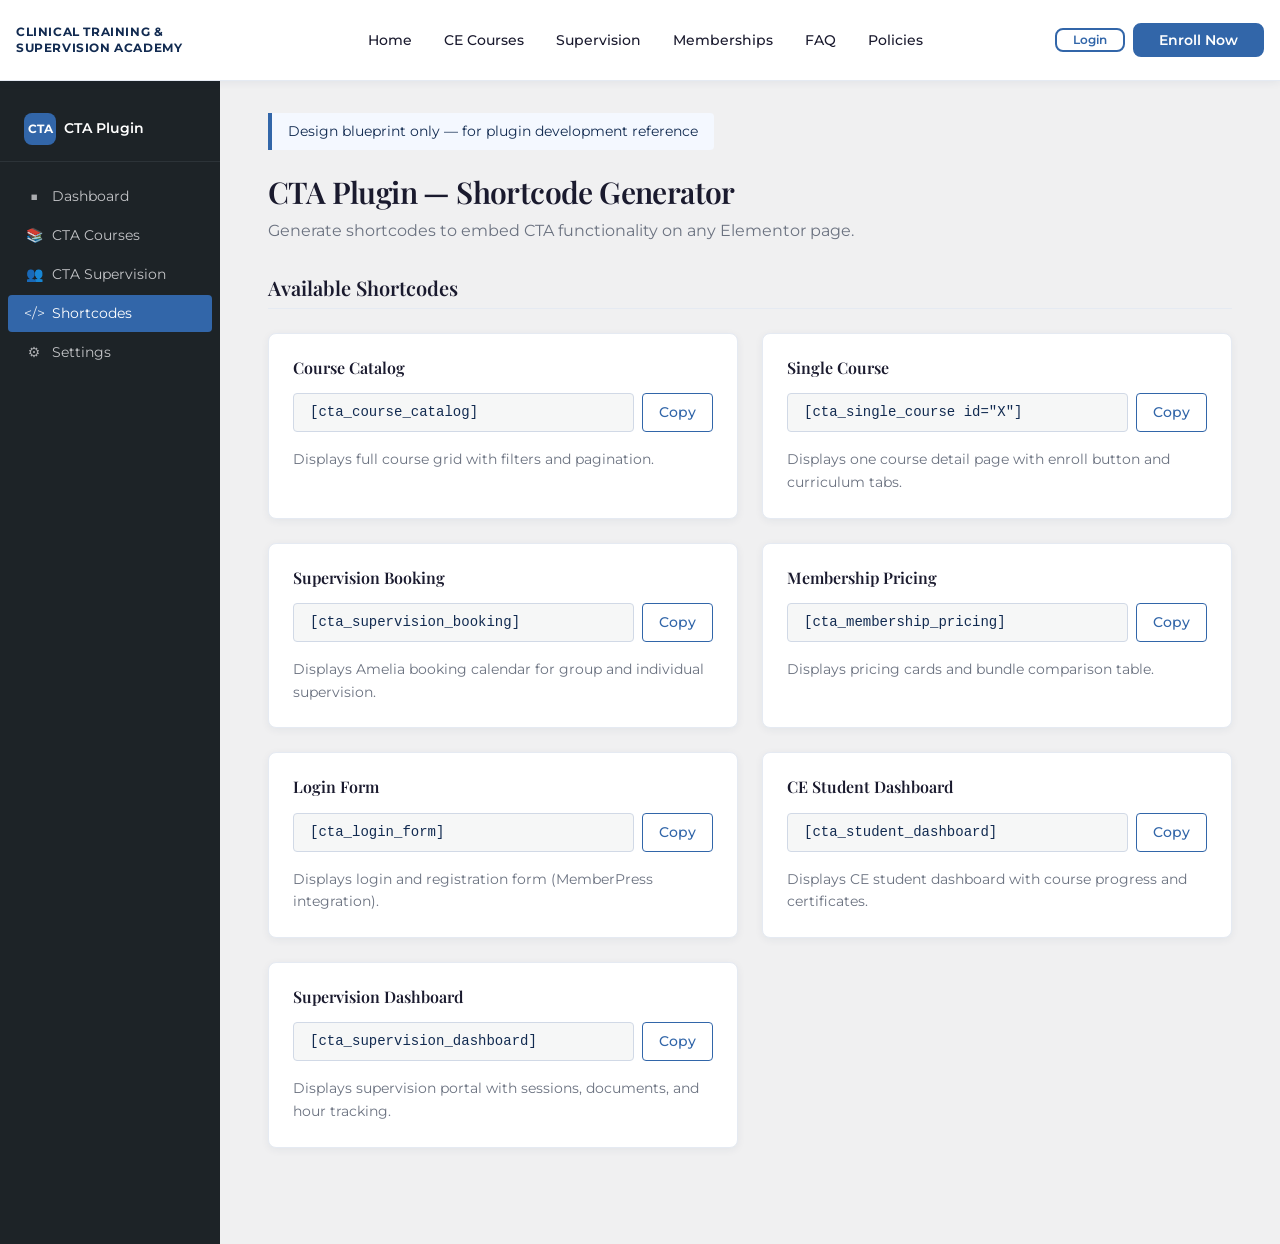
==== commit bd5636b0: "Apply Playfair Display and Montserrat across the plugin. Load both Google Fonts globally and use Pla" ====
--- a/design/admin-mockup.html
+++ b/design/admin-mockup.html
@@ -8,7 +8,7 @@
 
   <link rel="preconnect" href="https://fonts.googleapis.com">
   <link rel="preconnect" href="https://fonts.gstatic.com" crossorigin>
-  <link href="https://fonts.googleapis.com/css2?family=Outfit:wght@300;400;500;600;700;800&display=swap" rel="stylesheet">
+  <link href="https://fonts.googleapis.com/css2?family=Montserrat:wght@400;500;600;700&family=Playfair+Display:wght@700&display=swap" rel="stylesheet">
 
   <link rel="stylesheet" href="assets/css/variables.css">
   <link rel="stylesheet" href="assets/css/global.css">
--- a/design/assets/css/variables.css
+++ b/design/assets/css/variables.css
@@ -31,13 +31,16 @@
   /* --------------------------------------------------------------------------
      Typography
      -------------------------------------------------------------------------- */
-  --font-family: "Outfit", system-ui, -apple-system, sans-serif;
+  --font-family-heading: "Playfair Display", Georgia, "Times New Roman", serif;
+  --font-family-body: "Montserrat", system-ui, -apple-system, sans-serif;
+  --font-family: var(--font-family-body);
   --font-weight-light: 300;
   --font-weight-regular: 400;
   --font-weight-medium: 500;
   --font-weight-semibold: 600;
   --font-weight-bold: 700;
-  --font-weight-extrabold: 800;
+  --font-weight-extrabold: 700;
+  --font-weight-heading: 700;
 
   --font-size-xs: 0.75rem;    /* 12px */
   --font-size-sm: 0.875rem;   /* 14px */
--- a/design/assets/css/global.css
+++ b/design/assets/css/global.css
@@ -8,7 +8,7 @@
    4. layout.css
    ========================================================================== */
 
-@import url("https://fonts.googleapis.com/css2?family=Outfit:wght@300;400;500;600;700;800&display=swap");
+@import url("https://fonts.googleapis.com/css2?family=Montserrat:wght@400;500;600;700&family=Playfair+Display:wght@700&display=swap");
 
 @import "variables.css";
 
@@ -41,7 +41,7 @@
 }
 
 body {
-  font-family: var(--font-family);
+  font-family: var(--font-family-body);
   font-size: var(--font-size-base);
   font-weight: var(--font-weight-regular);
   line-height: var(--line-height-normal);
@@ -114,39 +114,45 @@
    -------------------------------------------------------------------------- */
 .text-h1,
 h1 {
+  font-family: var(--font-family-heading);
   font-size: var(--font-size-4xl);
-  font-weight: var(--font-weight-extrabold);
+  font-weight: var(--font-weight-heading);
   letter-spacing: var(--letter-spacing-tight);
 }
 
 .text-h2,
 h2 {
+  font-family: var(--font-family-heading);
   font-size: var(--font-size-3xl);
-  font-weight: var(--font-weight-bold);
+  font-weight: var(--font-weight-heading);
 }
 
 .text-h3,
 h3 {
+  font-family: var(--font-family-heading);
   font-size: var(--font-size-2xl);
-  font-weight: var(--font-weight-bold);
+  font-weight: var(--font-weight-heading);
 }
 
 .text-h4,
 h4 {
+  font-family: var(--font-family-heading);
   font-size: var(--font-size-xl);
-  font-weight: var(--font-weight-semibold);
+  font-weight: var(--font-weight-heading);
 }
 
 .text-h5,
 h5 {
+  font-family: var(--font-family-heading);
   font-size: var(--font-size-lg);
-  font-weight: var(--font-weight-semibold);
+  font-weight: var(--font-weight-heading);
 }
 
 .text-h6,
 h6 {
+  font-family: var(--font-family-heading);
   font-size: var(--font-size-md);
-  font-weight: var(--font-weight-semibold);
+  font-weight: var(--font-weight-heading);
 }
 
 .text-body {
